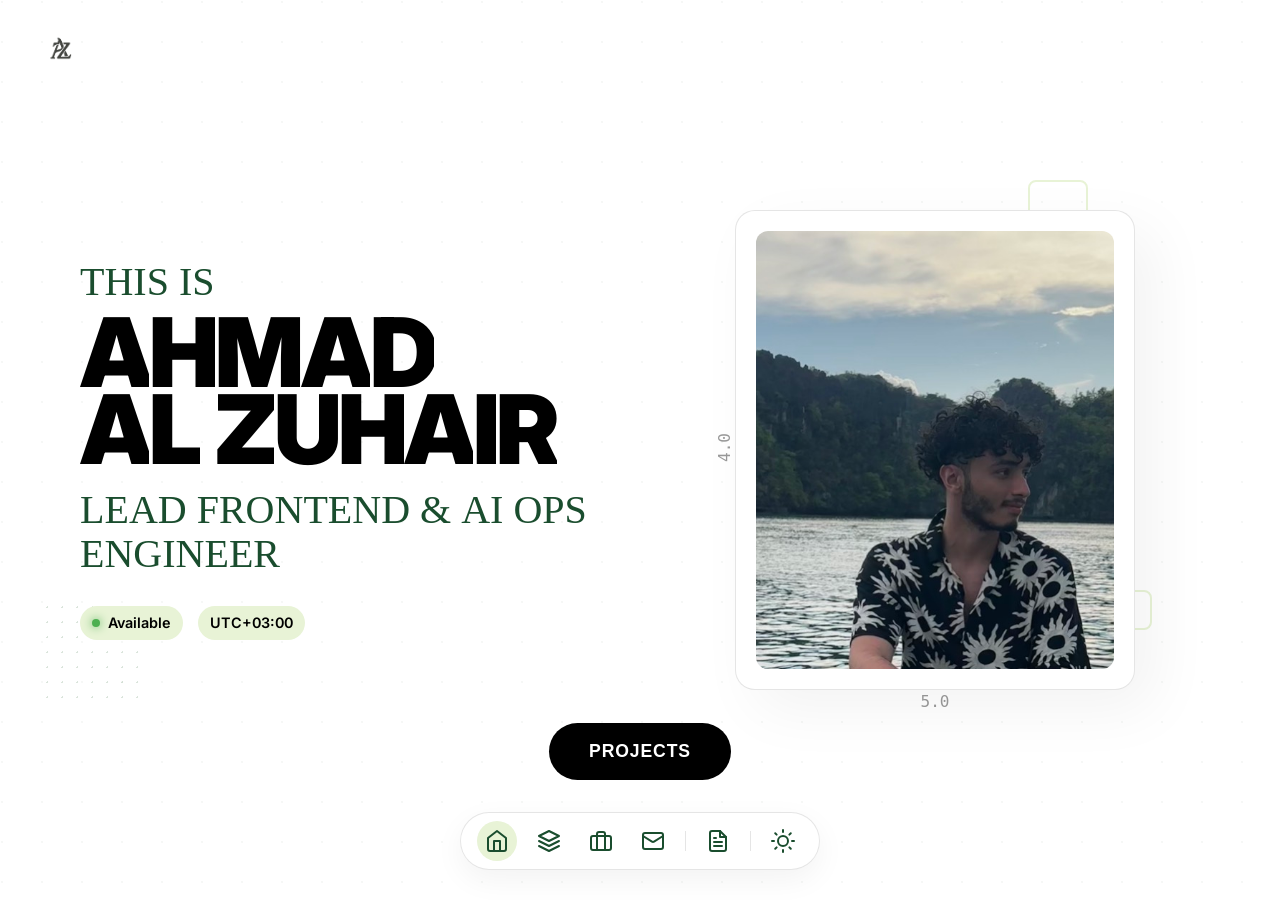
==== index.html @ 4089f05f "first commit" ====
<!DOCTYPE html>
<html lang="en">

<head>
    <meta charset="UTF-8">
    <meta name="viewport" content="width=device-width, initial-scale=1.0">
    <title>Ahmad AL Zuhair — Lead Frontend & AI Ops Engineer</title>
    <meta name="description"
        content="Portfolio of Ahmad AL Zuhair, Lead Frontend Developer and AI Ops Engineer specialized in React, AI models, and intuitive interfaces.">
    <link rel="preconnect" href="https://fonts.googleapis.com">
    <link rel="preconnect" href="https://fonts.gstatic.com" crossorigin>
    <link href="https://fonts.googleapis.com/css2?family=Inter:wght@400;700;900&family=Permanent+Marker&display=swap"
        rel="stylesheet">
    <link rel="stylesheet" href="css/style.css">

    <!-- Favicons -->
    <link id="favicon" rel="icon" type="image/png" href="assets/logos/whitemodelogotransparent.png">
    <link rel="apple-touch-icon" href="assets/logos/whitemodelogo.png">

    <!-- SEO / Social Meta Tags -->
    <meta property="og:title" content="Ahmad AL Zuhair — Lead Frontend & AI Ops Engineer">
    <meta property="og:description" content="Premium portfolio of a Lead Frontend Developer and AI Ops specialist.">
    <meta property="og:image" content="assets/logos/whitemodelogo.png">
    <meta property="og:type" content="website">
    <meta name="twitter:card" content="summary_large_image">
    <meta name="twitter:image" content="assets/logos/darkmodelogo.png">
</head>

<body>
    <!-- Transition Overlays -->
    <div id="transition-overlay" class="transition-overlay">
        <h1 id="transition-title"></h1>
    </div>
    <div id="theme-wipe" class="theme-wipe"></div>

    <!-- Navigation -->
    <nav class="navbar">
        <div class="nav-pill">
            <a href="#home" class="nav-item active" data-section="home" aria-label="Home">
                <svg xmlns="http://www.w3.org/2000/svg" width="24" height="24" viewBox="0 0 24 24" fill="none"
                    stroke="currentColor" stroke-width="2" stroke-linecap="round" stroke-linejoin="round">
                    <path d="m3 9 9-7 9 7v11a2 2 0 0 1-2 2H5a2 2 0 0 1-2-2z" />
                    <polyline points="9 22 9 12 15 12 15 22" />
                </svg>
                <span class="nav-label">Home</span>
            </a>
            <a href="#stack" class="nav-item" data-section="stack" aria-label="Stack">
                <svg xmlns="http://www.w3.org/2000/svg" width="24" height="24" viewBox="0 0 24 24" fill="none"
                    stroke="currentColor" stroke-width="2" stroke-linecap="round" stroke-linejoin="round">
                    <polygon points="12 2 2 7 12 12 22 7 12 2" />
                    <polyline points="2 17 12 22 22 17" />
                    <polyline points="2 12 12 17 22 12" />
                </svg>
                <span class="nav-label">Stack</span>
            </a>
            <a href="#projects" class="nav-item" data-section="projects" aria-label="Projects">
                <svg xmlns="http://www.w3.org/2000/svg" width="24" height="24" viewBox="0 0 24 24" fill="none"
                    stroke="currentColor" stroke-width="2" stroke-linecap="round" stroke-linejoin="round">
                    <rect width="20" height="14" x="2" y="7" rx="2" ry="2" />
                    <path d="M16 21V5a2 2 0 0 0-2-2h-4a2 2 0 0 0-2 2v16" />
                </svg>
                <span class="nav-label">Projects</span>
            </a>
            <a href="#contact" class="nav-item" data-section="contact" aria-label="Contact">
                <svg xmlns="http://www.w3.org/2000/svg" width="24" height="24" viewBox="0 0 24 24" fill="none"
                    stroke="currentColor" stroke-width="2" stroke-linecap="round" stroke-linejoin="round">
                    <rect width="20" height="16" x="2" y="4" rx="2" />
                    <path d="m22 7-8.97 5.7a1.94 1.94 0 0 1-2.06 0L2 7" />
                </svg>
                <span class="nav-label">Contact</span>
            </a>
            <div class="nav-separator"></div>
            <a href="#" class="nav-item" aria-label="Download CV">
                <svg xmlns="http://www.w3.org/2000/svg" width="24" height="24" viewBox="0 0 24 24" fill="none"
                    stroke="currentColor" stroke-width="2" stroke-linecap="round" stroke-linejoin="round">
                    <path d="M14 2H6a2 2 0 0 0-2 2v16a2 2 0 0 0 2 2h12a2 2 0 0 0 2-2V8z" />
                    <polyline points="14 2 14 8 20 8" />
                    <line x1="16" y1="13" x2="8" y2="13" />
                    <line x1="16" y1="17" x2="8" y2="17" />
                    <polyline points="10 9 9 9 8 9" />
                </svg>
                <span class="nav-label">CV</span>
            </a>
            <div class="nav-separator"></div>
            <button class="nav-item" id="theme-toggle" aria-label="Toggle Theme">
                <svg class="sun-icon" xmlns="http://www.w3.org/2000/svg" width="24" height="24" viewBox="0 0 24 24"
                    fill="none" stroke="currentColor" stroke-width="2" stroke-linecap="round" stroke-linejoin="round">
                    <circle cx="12" cy="12" r="5" />
                    <line x1="12" y1="1" x2="12" y2="3" />
                    <line x1="12" y1="21" x2="12" y2="23" />
                    <line x1="4.22" y1="4.22" x2="5.64" y2="5.64" />
                    <line x1="18.36" y1="18.36" x2="19.78" y2="19.78" />
                    <line x1="1" y1="12" x2="3" y2="12" />
                    <line x1="21" y1="12" x2="23" y2="12" />
                    <line x1="4.22" y1="19.78" x2="5.64" y2="18.36" />
                    <line x1="18.36" y1="5.64" x2="19.78" y2="4.22" />
                </svg>
                <svg class="moon-icon" xmlns="http://www.w3.org/2000/svg" width="24" height="24" viewBox="0 0 24 24"
                    fill="none" stroke="currentColor" stroke-width="2" stroke-linecap="round" stroke-linejoin="round">
                    <path d="M21 12.79A9 9 0 1 1 11.21 3 7 7 0 0 0 21 12.79z" />
                </svg>
                <span class="nav-label">Theme</span>
            </button>
        </div>
    </nav>

    <!-- Branding Mark -->
    <div class="site-branding">
        <img src="assets/logos/whitemodelogotransparent.png" alt="AL Zuhair Logo" class="brand-logo light-logo">
        <img src="assets/logos/darkmodelogotransparent.png" alt="AL Zuhair Logo" class="brand-logo dark-logo">
    </div>

    <main id="main-content">
        <!-- Section: Home -->
        <section id="home" class="section active">
            <div class="content hero">
                <div class="hero-text">
                    <p class="accent-text">THIS IS</p>
                    <h1 class="main-title">AHMAD<br>AL ZUHAIR</h1>
                    <p class="accent-text">LEAD FRONTEND &amp; AI OPS ENGINEER</p>

                    <div class="status-container reveal-up">
                        <span class="status-badge">
                            <span class="dot"></span> Available
                        </span>
                        <span class="location-badge">UTC+03:00</span>
                    </div>
                </div>

                <div class="hero-image-wrapper reveal-up">
                    <div class="image-container">
                        <img src="assets/ahmad.jpg" alt="Ahmad AL Zuhair" class="profile-img">
                        <div class="coord v-coord">4.0</div>
                        <div class="coord h-coord">5.0</div>
                    </div>
                </div>
            </div>

            <div class="scroll-hint reveal-up">
                <button id="next-section-btn" class="btn-scroll">
                    Projects
                </button>
            </div>

            <!-- Decorative Elements -->
            <div class="deco dots"></div>
            <div class="deco square sq-1"></div>
            <div class="deco square sq-2"></div>
        </section>

        <!-- Section: Stack -->
        <section id="stack" class="section">
            <div class="content">
                <h2 class="section-heading">Tech Stack</h2>
                <div class="stack-grid">
                    <!-- Web Core -->
                    <div class="stack-item reveal-up">
                        <div class="stack-icon"><img src="https://cdn.jsdelivr.net/npm/simple-icons@v10/icons/html5.svg" alt="HTML5"></div>
                        <span class="stack-name">HTML5</span>
                    </div>
                    <div class="stack-item reveal-up">
                        <div class="stack-icon"><img src="https://cdn.jsdelivr.net/npm/simple-icons@v10/icons/css3.svg" alt="CSS3"></div>
                        <span class="stack-name">CSS3</span>
                    </div>
                    <div class="stack-item reveal-up">
                        <div class="stack-icon"><img src="https://cdn.jsdelivr.net/npm/simple-icons@v10/icons/javascript.svg" alt="JS"></div>
                        <span class="stack-name">JavaScript</span>
                    </div>
                    <div class="stack-item reveal-up">
                        <div class="stack-icon"><img src="https://cdn.jsdelivr.net/npm/simple-icons@v10/icons/typescript.svg" alt="TS"></div>
                        <span class="stack-name">TypeScript</span>
                    </div>

                    <!-- Frameworks -->
                    <div class="stack-item reveal-up">
                        <div class="stack-icon"><img src="https://cdn.jsdelivr.net/npm/simple-icons@v10/icons/react.svg" alt="React"></div>
                        <span class="stack-name">React</span>
                    </div>
                    <div class="stack-item reveal-up">
                        <div class="stack-icon"><img src="https://cdn.jsdelivr.net/npm/simple-icons@v10/icons/react.svg" alt="React Native"></div>
                        <span class="stack-name">React Native</span>
                    </div>
                    <div class="stack-item reveal-up">
                        <div class="stack-icon"><img src="https://cdn.jsdelivr.net/npm/simple-icons@v10/icons/nextdotjs.svg" alt="Next.js"></div>
                        <span class="stack-name">Next.js</span>
                    </div>
                    <div class="stack-item reveal-up">
                        <div class="stack-icon"><img src="https://cdn.jsdelivr.net/npm/simple-icons@v10/icons/angular.svg" alt="Angular"></div>
                        <span class="stack-name">Angular</span>
                    </div>
                    <div class="stack-item reveal-up">
                        <div class="stack-icon"><img src="https://cdn.jsdelivr.net/npm/simple-icons@v10/icons/angularjs.svg" alt="AngularJS"></div>
                        <span class="stack-name">AngularJS</span>
                    </div>
                    <div class="stack-item reveal-up">
                        <div class="stack-icon"><img src="https://cdn.jsdelivr.net/npm/simple-icons@v10/icons/ionic.svg" alt="Ionic"></div>
                        <span class="stack-name">Ionic</span>
                    </div>

                    <!-- Languages -->
                    <div class="stack-item reveal-up">
                        <div class="stack-icon"><img src="https://cdn.jsdelivr.net/npm/simple-icons@v10/icons/python.svg" alt="Python"></div>
                        <span class="stack-name">Python</span>
                    </div>
                    <div class="stack-item reveal-up">
                        <div class="stack-icon"><img src="https://cdn.jsdelivr.net/npm/simple-icons@v10/icons/openjdk.svg" alt="Java"></div>
                        <span class="stack-name">Java</span>
                    </div>
                    <div class="stack-item reveal-up">
                        <div class="stack-icon"><img src="https://cdn.jsdelivr.net/npm/simple-icons@v10/icons/c.svg" alt="C"></div>
                        <span class="stack-name">C</span>
                    </div>
                    <div class="stack-item reveal-up">
                        <div class="stack-icon"><img src="https://cdn.jsdelivr.net/npm/simple-icons@v10/icons/csharp.svg" alt="C#"></div>
                        <span class="stack-name">C#</span>
                    </div>
                    <div class="stack-item reveal-up">
                        <div class="stack-icon"><img src="https://cdn.jsdelivr.net/npm/simple-icons@v10/icons/cplusplus.svg" alt="C++"></div>
                        <span class="stack-name">C++</span>
                    </div>
                    <div class="stack-item reveal-up">
                        <div class="stack-icon"><img src="https://cdn.jsdelivr.net/npm/simple-icons@v10/icons/rust.svg" alt="Rust"></div>
                        <span class="stack-name">Rust</span>
                    </div>
                    <div class="stack-item reveal-up">
                        <div class="stack-icon"><img src="https://cdn.jsdelivr.net/npm/simple-icons@v10/icons/swift.svg" alt="Swift"></div>
                        <span class="stack-name">Swift</span>
                    </div>

                    <!-- Backend & Systems -->
                    <div class="stack-item reveal-up">
                        <div class="stack-icon"><img src="https://cdn.jsdelivr.net/npm/simple-icons@v10/icons/django.svg" alt="Django"></div>
                        <span class="stack-name">Django</span>
                    </div>
                    <div class="stack-item reveal-up">
                        <div class="stack-icon"><img src="https://cdn.jsdelivr.net/npm/simple-icons@v10/icons/nestjs.svg" alt="NestJS"></div>
                        <span class="stack-name">NestJS</span>
                    </div>
                    <div class="stack-item reveal-up">
                        <div class="stack-icon"><img src="https://cdn.jsdelivr.net/npm/simple-icons@v10/icons/dotnet.svg" alt=".NET"></div>
                        <span class="stack-name">.NET</span>
                    </div>

                    <!-- DevOps & Cloud -->
                    <div class="stack-item reveal-up">
                        <div class="stack-icon"><img src="https://cdn.jsdelivr.net/npm/simple-icons@v10/icons/docker.svg" alt="Docker"></div>
                        <span class="stack-name">Docker</span>
                    </div>
                    <div class="stack-item reveal-up">
                        <div class="stack-icon"><img src="https://cdn.jsdelivr.net/npm/simple-icons@v10/icons/amazonaws.svg" alt="AWS"></div>
                        <span class="stack-name">AWS</span>
                    </div>
                    <div class="stack-item reveal-up">
                        <div class="stack-icon"><img src="https://cdn.jsdelivr.net/npm/simple-icons@v10/icons/googlecloud.svg" alt="GCP"></div>
                        <span class="stack-name">GCP</span>
                    </div>
                    <div class="stack-item reveal-up">
                        <div class="stack-icon"><img src="https://cdn.jsdelivr.net/npm/simple-icons@v10/icons/firebase.svg" alt="Firebase"></div>
                        <span class="stack-name">Firebase</span>
                    </div>
                    <div class="stack-item reveal-up">
                        <div class="stack-icon"><img src="https://cdn.jsdelivr.net/npm/simple-icons@v10/icons/git.svg" alt="Git"></div>
                        <span class="stack-name">Git</span>
                    </div>
                    <div class="stack-item reveal-up">
                        <div class="stack-icon"><img src="https://cdn.jsdelivr.net/npm/simple-icons@v10/icons/gnubash.svg" alt="Shell"></div>
                        <span class="stack-name">Shell</span>
                    </div>
                </div>
            </div>
            <!-- Decorative Elements -->
            <div class="deco dots"></div>
            <div class="deco square sq-stack-1"></div>
            <div class="deco square sq-stack-2"></div>
        </section>

        <section id="projects" class="section">
            <div class="content">
                <div class="section-hero">
                    <p class="accent-text">CHALLENGE &amp; IMPACT</p>
                    <h1 class="main-title">FEATURED ENGINEERING</h1>
                </div>
                
                <div class="projects-grid-wrapper">
                    <!-- Hero Project: Taalomy -->
                    <div class="taalomy-showcase card-gold">
                    <div class="taalomy-info">
                        <div class="project-tag">FEATURED WORK</div>
                        <h3>Taalomy</h3>
                        <p class="role-tag">Lead Full-Stack Engineer</p>
                        <p class="project-brief">
                            A comprehensive EdTech platform connecting institutions via a Dual-App Mobile Ecosystem. 
                            Redefining academic engagement through real-time data sync and institutional optimization.
                        </p>
                        <ul class="project-bullets">
                            <li>Dual-app ecosystem for Students and Lecturers built with React Native (Expo).</li>
                            <li>Real-time attendance tracking via WebSockets (Django Channels).</li>
                            <li>Integrated timetables and secure academic record management.</li>
                        </ul>
                        <div class="project-links">
                            <a href="https://taalomy.com" target="_blank" class="link-chip">Main Site</a>
                            <a href="https://student.taalomy.com" target="_blank" class="link-chip">Student Portal</a>
                            <a href="https://lecturer.taalomy.com" target="_blank" class="link-chip">Lecturer Portal</a>
                        </div>
                    </div>

                    <div class="taalomy-visual">
                        <div class="macbook-mockup">
                            <div class="macbook-screen">
                                <div class="slider-container" id="taalomy-slider">
                                    <img src="assets/Taalomy/english-professional.png" alt="Taalomy UI" class="slide active">
                                    <img src="assets/Taalomy/english-timetable.png" alt="Taalomy UI" class="slide">
                                    <img src="assets/Taalomy/english-wallet.png" alt="Taalomy UI" class="slide">
                                    <img src="assets/Taalomy/english-intakes.png" alt="Taalomy UI" class="slide">
                                </div>
                            </div>
                            <div class="macbook-base">
                                <div class="macbook-touchpad"></div>
                            </div>
                        </div>
                    </div>
                </div>

                <!-- Projects Grid -->
                <div class="projects-secondary-grid">
                    <div class="project-card card-forest">
                        <div class="card-header">
                            <span class="project-type">ECOSYSTEM</span>
                            <h3>Tareekna</h3>
                        </div>
                        <p class="card-brief">Lead Frontend for a ride-sharing powerhouse. Real-time tracking and fare estimation for User, Driver, and Admin apps.</p>
                        <div class="card-tech">React Native — Nest.js — PostgreSQL</div>
                    </div>

                    <div class="project-card card-earth">
                        <div class="card-header">
                            <span class="project-type">TELEMETRY</span>
                            <h3>Mazraty</h3>
                        </div>
                        <p class="card-brief">Remote farm monitoring system providing real-time telemetry and push notifications for agricultural optimization.</p>
                        <div class="card-tech">IoT Integration — React — Firebase</div>
                    </div>

                    <div class="project-card card-sky">
                        <div class="card-header">
                            <span class="project-type">CORPORATE</span>
                            <h3>SFD Official</h3>
                        </div>
                        <p class="card-brief">High-performance corporate site featuring deep theme customization and an integrated conversational AI assistant.</p>
                        <div class="card-tech">React — AI Ops — Tailwind</div>
                    </div>

                    <div class="project-card card-slate">
                        <div class="card-header">
                            <span class="project-type">INTELLIGENCE</span>
                            <h3>Mini-Agent Suite</h3>
                        </div>
                        <p class="card-brief">40+ specialized agents developed in TypeScript for social content, blogs, and narrative-to-image automation.</p>
                        <div class="card-tech">TypeScript — Llama 3.2 — GPT-4o</div>
                    </div>
                </div>
            </div>
            
            <!-- Decorative Elements -->
            <div class="deco dots"></div>
            <div class="deco square sq-projects-1"></div>
            <div class="deco square sq-projects-2"></div>
        </section>

        <!-- Section: Contact -->
        <section id="contact" class="section">
            <div class="content contact-layout">
                <div class="section-hero">
                    <p class="accent-text">OPPORTUNITIES &amp; COLLABS</p>
                    <h1 class="main-title">LET'S<br>CONNECT</h1>
                </div>

                <div class="contact-grid">
                    <!-- Contact Form -->
                    <div class="contact-form-card card-forest">
                        <form name="contact" method="POST" data-netlify="true" id="contact-form">
                            <div class="form-group reveal-up">
                                <label for="name">Name</label>
                                <input type="text" id="name" name="name" required placeholder="Ahmad AL Zuhair">
                            </div>
                            <div class="form-group reveal-up">
                                <label for="email">Email</label>
                                <input type="email" id="email" name="email" required placeholder="hello@example.com">
                            </div>
                            <div class="form-group reveal-up">
                                <label for="message">Message</label>
                                <textarea id="message" name="message" required placeholder="Let's build something exceptional..."></textarea>
                            </div>
                            <button type="submit" class="btn-send reveal-up">
                                <span>SEND MESSAGE</span>
                                <i class="icon-arrow">→</i>
                            </button>
                        </form>
                        <div id="form-success" class="success-message">
                            <i class="icon-check">✓</i>
                            <p>Message Sent Successfully!</p>
                        </div>
                    </div>

                    <!-- Social / Info Side -->
                    <div class="contact-info-side">
                        <div class="info-block reveal-up">
                            <h3>Direct Reach</h3>
                            <a href="mailto:ahmadyalzuhair@gmail.com" class="contact-link">ahmadyalzuhair@gmail.com</a>
                        </div>
                        
                        <div class="social-hub">
                            <h3 class="reveal-up">Connect &amp; Follow</h3>
                            <div class="social-grid">
                                <a href="https://linkedin.com/in/a-zuhair" target="_blank" class="social-chip card-sky reveal-up">
                                    <span>LinkedIn</span>
                                </a>
                                <a href="https://github.com/AYZuhair" target="_blank" class="social-chip card-slate reveal-up">
                                    <span>GitHub</span>
                                </a>
                                <a href="#" class="social-chip card-gold reveal-up">
                                    <span>AI Assistant</span>
                                </a>
                            </div>
                        </div>

                        <div class="location-stamp reveal-up">
                            <p>RIYADH, KSA</p>
                            <p class="time-stamp" id="local-time">00:00:00 GMT+3</p>
                        </div>
                    </div>
                </div>

                <!-- Decorative Elements -->
                <div class="deco dots"></div>
                <div class="deco square sq-contact-1"></div>
            </div>
        </section>
    </main>

    <script src="js/script.js"></script>
</body>

</html>
---- css/style.css ----
html {
    /* Default: Light Mode (Nature) */
    --bg-color: #FFFFFF;
    --text-color: #000000;
    --accent-primary: #1A4D2E; /* Forest Green */
    --accent-secondary: #4F6F52; /* Leaf Green */
    --accent-light: #E8F3D6; /* Very light nature green */
    --accent-muted: #86A789;
    --overlay-color: #1A4D2E;
    --nav-bg: rgba(255, 255, 255, 0.8);
    --nav-border: rgba(0, 0, 0, 0.1);
    --card-bg: #FFFFFF;
    --card-shadow: rgba(0,0,0,0.05);
    --icon-color: #1A4D2E;
    --dot-color: rgba(79, 111, 82, 0.05);

    --font-main: 'Inter', -apple-system, sans-serif;
    --font-accent: 'Permanent Marker', cursive;
}

html[data-theme='dark'] {
    /* Nature-Inspired Dark Mode (Deep Forest) */
    --bg-color: #0A0F0B; /* Deepest Forest */
    --text-color: #E8F3D6; /* Light Sage Tint */
    --accent-primary: #86A789; /* Softer Sage Green */
    --accent-secondary: #4F6F52; /* Deep Leaf Green */
    --accent-light: #1A241D; /* Deep Moss Shadow */
    --accent-muted: #4F6F52;
    --overlay-color: #1A241D;
    --nav-bg: rgba(10, 15, 11, 0.8);
    --nav-border: rgba(255, 255, 255, 0.1);
    --card-bg: #141C15;
    --card-shadow: rgba(0, 0, 0, 0.1);
    
    /* Nature Palette Expansion */
    --clr-forest: #2D4F36;
    --clr-earth: #8B4513;
    --clr-sky: #4682B4;
    --clr-gold: #B8860B;
    --clr-slate: #2F4F4F;
    
    --accent-primary: var(--clr-forest);
    --accent-secondary: var(--clr-earth);
    --accent-muted: #6B8E23;
    --icon-color: #E8F3D6;
    --dot-color: rgba(134, 167, 137, 0.05);
}

* {
    margin: 0;
    padding: 0;
    box-sizing: border-box;
}

body {
    font-family: var(--font-main);
    background-color: #FFFFFF; /* Hardcoded Default */
    background-image: 
        radial-gradient(circle at 2px 2px, rgba(79, 111, 82, 0.05) 1px, transparent 0);
    background-size: 40px 40px;
    color: #000000;
    overflow: hidden; /* Controlled by JS for transitions */
    line-height: 1.5;
    transition: background-color 0.5s ease, color 0.5s ease;
}

html[data-theme='dark'] body {
    background-color: #0A0F0B; /* Hardcoded Dark */
    background-image: 
        radial-gradient(circle at 2px 2px, rgba(134, 167, 137, 0.05) 1px, transparent 0);
    color: #E8F3D6;
}

/* Transitions Overlay */
.transition-overlay {
    position: fixed;
    top: 0;
    left: 0;
    width: 100%;
    height: 100%;
    background-color: var(--overlay-color);
    z-index: 9999;
    display: flex;
    align-items: center;
    justify-content: center;
    transform: translateY(100%);
    transition: transform 0.45s cubic-bezier(0.85, 0, 0.15, 1);
}

.transition-overlay.active {
    transform: translateY(0);
}

.transition-overlay h1 {
    font-family: var(--font-main);
    font-weight: 900;
    font-size: 15vw;
    color: white;
    text-transform: uppercase;
    letter-spacing: -0.05em;
    opacity: 0;
    transform: translateY(50px);
}

.transition-overlay.active h1 {
    animation: revealTitle 0.6s forwards 0.2s;
}

@keyframes revealTitle {
    to {
        opacity: 1;
        transform: translateY(0);
    }
}

/* Theme Wipe Overlay */
.theme-wipe {
    position: fixed;
    top: 0;
    left: 0;
    width: 100%;
    height: 100%;
    background-color: var(--bg-color);
    z-index: 9998;
    pointer-events: none;
    -webkit-clip-path: circle(0% at 90% 90%);
    clip-path: circle(0% at 90% 90%);
    -webkit-transition: -webkit-clip-path 0.8s cubic-bezier(0.65, 0, 0.35, 1);
    transition: clip-path 0.8s cubic-bezier(0.65, 0, 0.35, 1), -webkit-clip-path 0.8s cubic-bezier(0.65, 0, 0.35, 1);
}

.theme-wipe.active {
    -webkit-clip-path: circle(150% at 90% 90%);
    clip-path: circle(150% at 90% 90%);
}

/* Character Animations */
.char-container {
    display: inline-block;
    overflow: hidden;
    vertical-align: bottom;
}

.char {
    display: inline-block;
    transform: translateY(110%);
    opacity: 0;
    transition: transform 0.8s cubic-bezier(0.16, 1, 0.3, 1), 
                opacity 0.8s cubic-bezier(0.16, 1, 0.3, 1);
    transition-delay: calc(var(--char-index) * 0.02s);
}

.section.animate .char {
    transform: translateY(0);
    opacity: 1;
}

/* Global Reveal Animation for Elements */
.reveal-up {
    opacity: 0;
    transform: translateY(30px);
    transition: transform 1s cubic-bezier(0.16, 1, 0.3, 1), 
                opacity 1s cubic-bezier(0.16, 1, 0.3, 1);
}

.section.animate .reveal-up {
    opacity: 1;
    transform: translateY(0);
}

/* Staggered delays for specific elements */
.section.animate .hero-text .status-container { transition-delay: 0.4s; }
.section.animate .hero-image-wrapper { transition-delay: 0.2s; }
.section.animate .scroll-hint { transition-delay: 0.8s; }
.section.animate .stack-category:nth-child(1) { transition-delay: 0.2s; }
.section.animate .stack-category:nth-child(2) { transition-delay: 0.3s; }
.section.animate .stack-category:nth-child(3) { transition-delay: 0.4s; }
.section.animate .project-item { transition-delay: 0.3s; }

/* Adjusting headings for character wrapper */
.main-title, .accent-text, .section-heading {
    white-space: pre-wrap;
}

/* Idle Animations */
@keyframes idlePulse {
    0%, 100% { transform: scale(1); opacity: 0.8; box-shadow: 0 0 10px #4CAF50; }
    50% { transform: scale(1.3); opacity: 1; box-shadow: 0 0 20px #4CAF50; }
}

@keyframes idleHero {
    0%, 100% { transform: translateY(0) rotate(0deg); }
    50% { transform: translateY(-15px) rotate(0.5deg); }
}

@keyframes idleFloat {
    0%, 100% { transform: translateY(0); }
    50% { transform: translateY(-20px); }
}

@keyframes idleRotate {
    0% { transform: rotate(0deg); }
    100% { transform: rotate(360deg); }
}

@keyframes idleDrift {
    0%, 100% { transform: translate(0, 0); }
    33% { transform: translate(15px, -10px); }
    66% { transform: translate(-10px, 15px); }
}

@keyframes typographyBreathe {
    0%, 100% { transform: scale(1); }
    50% { transform: scale(1.005); }
}

/* Applying Idle Animations */
.main-title, .section-heading {
    animation: typographyBreathe 10s ease-in-out infinite;
}

.status-badge .dot {
    animation: idlePulse 3s ease-in-out infinite;
}

.image-container {
    animation: idleHero 8s ease-in-out infinite;
}

.deco.dots {
    animation: idleDrift 15s ease-in-out infinite;
}

.deco.square.sq-1 {
    animation: idleFloat 10s ease-in-out infinite, idleRotate 40s linear infinite;
}

.deco.square.sq-2 {
    animation: idleFloat 14s ease-in-out infinite reverse, idleRotate 60s linear infinite reverse;
}

/* Navbar */
.navbar {
    position: fixed;
    bottom: 30px;
    left: 50%;
    transform: translateX(-50%);
    z-index: 1000;
}

.nav-pill {
    background: var(--nav-bg);
    backdrop-filter: blur(10px);
    border: 1px solid var(--nav-border);
    padding: 8px 16px;
    border-radius: 40px;
    display: flex;
    align-items: center;
    gap: 12px;
    box-shadow: 0 10px 30px rgba(0,0,0,0.05);
}

.nav-item {
    color: rgba(0,0,0,0.5);
    padding: 8px;
    border-radius: 50%;
    transition: all 0.3s ease;
    display: flex;
    align-items: center;
    justify-content: center;
    text-decoration: none;
    position: relative; /* For tooltip positioning */
}

/* Tooltip Label */
.nav-label {
    position: absolute;
    bottom: calc(100% + 15px);
    left: 50%;
    transform: translateX(-50%) translateY(10px);
    background: rgba(255, 255, 255, 0.9);
    backdrop-filter: blur(8px);
    padding: 6px 12px;
    border-radius: 12px;
    border: 1px solid var(--nav-border);
    font-size: 0.75rem;
    font-weight: 700;
    color: var(--accent-primary);
    text-transform: uppercase;
    letter-spacing: 0.05em;
    white-space: nowrap;
    opacity: 0;
    pointer-events: none;
    transition: all 0.4s cubic-bezier(0.34, 1.56, 0.64, 1);
    box-shadow: 0 5px 15px rgba(0,0,0,0.05);
}

.nav-label::after {
    content: '';
    position: absolute;
    top: 100%;
    left: 50%;
    transform: translateX(-50%);
    border: 6px solid transparent;
    border-top-color: rgba(255, 255, 255, 0.9);
}

.nav-item:hover .nav-label {
    opacity: 1;
    transform: translateX(-50%) translateY(0);
}

/* Theme Icons visibility */
#theme-toggle .moon-icon, 
[data-theme='dark'] #theme-toggle .sun-icon {
    display: none;
}

[data-theme='dark'] #theme-toggle .moon-icon {
    display: block;
}

/* Theme Toggle Specifics */
#theme-toggle {
    background: none;
    border: none;
    cursor: pointer;
    font-family: inherit;
    transition: transform 0.4s cubic-bezier(0.34, 1.56, 0.64, 1);
}

#theme-toggle:active {
    transform: scale(0.8) rotate(15deg);
}

#theme-toggle .sun-icon, #theme-toggle .moon-icon {
    transition: transform 0.5s cubic-bezier(0.16, 1, 0.3, 1);
}

[data-theme='dark'] #theme-toggle .moon-icon {
    transform: rotate(-15deg);
}

.nav-item:hover, .nav-item.active {
    color: var(--accent-primary);
    background: var(--accent-light);
}

/* Ensure all icons use the target color */
.nav-item svg {
    color: var(--icon-color);
    transition: color 0.3s ease;
}

.nav-separator {
    width: 1px;
    height: 20px;
    background: var(--nav-border);
}

/* Sections */
.section {
    position: absolute;
    top: 0;
    left: 0;
    width: 100%;
    height: 100vh;
    display: flex;
    justify-content: center;
    opacity: 0;
    visibility: hidden;
    transition: opacity 0.4s ease;
    overflow-y: auto; /* Enable scrolling */
    -webkit-overflow-scrolling: touch;
}

.section.active {
    opacity: 1;
    visibility: visible;
}

.content {
    width: 100%;
    max-width: 1200px;
    padding: 120px 40px; /* Space for scrolling at top/bottom */
    position: relative;
    box-sizing: border-box;
}

/* Hero Section */
.hero {
    display: grid;
    grid-template-columns: 1fr 1fr;
    align-items: center;
    gap: 60px;
}

.accent-text {
    font-family: var(--font-accent);
    font-size: 2.5rem;
    color: var(--accent-primary);
    line-height: 1.1;
    margin-bottom: 10px;
}

.main-title {
    font-size: 6rem;
    font-weight: 900;
    line-height: 0.8;
    margin-bottom: 20px;
    letter-spacing: -0.04em;
    text-transform: uppercase;
}

.status-container {
    display: flex;
    gap: 15px;
    margin-top: 30px;
}

.status-badge, .location-badge {
    background: var(--accent-light);
    padding: 6px 12px;
    border-radius: 20px;
    font-weight: 600;
    font-size: 0.9rem;
    display: flex;
    align-items: center;
    gap: 8px;
}

.status-badge .dot {
    width: 8px;
    height: 8px;
    background: #4CAF50;
    border-radius: 50%;
    box-shadow: 0 0 10px #4CAF50;
}

/* Hero Image */
.hero-image-wrapper {
    display: flex;
    justify-content: center;
}

.image-container {
    position: relative;
    width: 400px;
    height: 480px;
    border: 1px solid var(--nav-border);
    padding: 20px;
    background: var(--card-bg);
    box-shadow: 20px 20px 60px var(--card-shadow);
    border-radius: 20px; /* Added rounded edges to container */
}

.profile-img {
    width: 100%;
    height: 100%;
    object-fit: cover;
    border-radius: 12px; /* Added rounded edges to image */
    transition: transform 0.5s ease;
}

.image-container:hover .profile-img {
    transform: scale(1.02);
}

.coord {
    position: absolute;
    font-family: monospace;
    font-size: 1rem;
    color: rgba(0,0,0,0.4);
}

.v-coord {
    left: -25px;
    top: 50%;
    transform: rotate(-90deg) translateX(50%);
}

.h-coord {
    bottom: -25px;
    left: 50%;
    transform: translateX(-50%);
}

/* Scroll Hint */
.scroll-hint {
    position: absolute;
    bottom: 120px;
    left: 0;
    width: 100%;
    display: flex;
    justify-content: center;
    pointer-events: none;
    z-index: 10;
}

.btn-scroll {
    pointer-events: auto;
    background: black;
    color: white;
    border: none;
    padding: 18px 40px;
    border-radius: 40px;
    font-size: 1.1rem;
    font-weight: 700;
    text-transform: uppercase;
    letter-spacing: 0.05em;
    cursor: pointer;
    display: flex;
    align-items: center;
    gap: 10px;
    transition: transform 0.3s ease;
}

.btn-scroll:hover {
    transform: scale(1.05);
}

/* Decorative */
.deco {
    position: absolute;
    pointer-events: none;
    z-index: -1;
}

.dots {
    width: 100px;
    height: 100px;
    background-image: radial-gradient(var(--accent-muted) 1px, transparent 1px);
    background-size: 15px 15px;
    left: 40px;
    bottom: 200px;
    opacity: 0.3;
}

.square {
    border: 2px solid var(--accent-light);
    border-radius: 8px;
}

.sq-1 {
    width: 60px;
    height: 60px;
    right: 15%;
    top: 20%;
}

.sq-2 {
    width: 40px;
    height: 40px;
    right: 10%;
    bottom: 30%;
}

/* Section Headings */
.section-heading {
    font-size: 5rem;
    font-weight: 900;
    margin-bottom: 40px;
    letter-spacing: -0.04em;
    color: var(--accent-primary);
}

/* Projects Robust Fix */
.projects-grid-wrapper {
    display: flex;
    flex-direction: column;
    gap: 60px;
    padding: 20px 0 100px;
    overflow-y: visible; /* Let the section handle scrolling if needed */
}

.section-hero {
    margin-bottom: 50px;
}

.section-hero .main-title {
    font-size: 5rem;
    line-height: 0.8;
}

.taalomy-showcase {
    display: grid;
    grid-template-columns: 1.1fr 1fr;
    gap: 50px;
    background: var(--card-bg);
    backdrop-filter: blur(20px);
    border: 1px dashed var(--dot-color);
    padding: 60px;
    border-radius: 40px;
    position: relative;
    color: var(--text-color);
    box-shadow: 0 15px 50px rgba(0,0,0,0.03);
}

.taalomy-showcase::after {
    content: "";
    position: absolute;
    top: 0;
    left: 0;
    width: 100%;
    height: 100%;
    background-image: radial-gradient(circle at 1px 1px, var(--dot-color) 1px, transparent 0);
    background-size: 20px 20px;
    z-index: -1;
    opacity: 0.5;
}

.taalomy-info h3 { font-size: 3.5rem; margin-bottom: 5px; color: var(--text-color); }
.project-tag { color: var(--accent-primary); font-size: 0.8rem; letter-spacing: 0.3em; margin-bottom: 15px; font-weight: 700; }
.role-tag { font-family: var(--font-accent); color: var(--accent-secondary); margin-bottom: 25px; font-size: 1.1rem; }
.project-brief { font-size: 1.15rem; line-height: 1.6; opacity: 0.8; margin-bottom: 30px; letter-spacing: -0.01em; }

.project-bullets { list-style: none; margin-bottom: 40px; }
.project-bullets li { position: relative; padding-left: 30px; margin-bottom: 15px; font-size: 1rem; opacity: 0.7; line-height: 1.4; }
.project-bullets li::before { content: "⊡"; position: absolute; left: 0; color: var(--accent-primary); font-size: 1.2rem; top: -2px; }

.project-links { display: flex; gap: 15px; flex-wrap: wrap; }
.link-chip {
    padding: 12px 24px;
    background: var(--accent-primary);
    border: 1px solid var(--accent-primary);
    border-radius: 30px;
    font-size: 0.85rem;
    font-weight: 700;
    color: #FFFFFF; /* High contrast white on solid color */
    text-decoration: none;
    transition: all 0.3s cubic-bezier(0.16, 1, 0.3, 1);
    box-shadow: 0 4px 15px rgba(0,0,0,0.1);
}
.link-chip:hover { 
    filter: brightness(1.2);
    transform: translateY(-3px); 
    box-shadow: 0 8px 20px rgba(0,0,0,0.15);
}

/* Dark mode override for chips */
html[data-theme='dark'] .link-chip {
    background: var(--nav-bg);
    border-color: var(--dot-color);
    color: var(--text-color);
}
html[data-theme='dark'] .link-chip:hover {
    border-color: var(--accent-primary);
    background: rgba(var(--accent-primary-rgb), 0.1);
}

/* MacBook Mockup */
.taalomy-visual { display: flex; justify-content: center; align-items: center; margin-top: 20px; }
.macbook-mockup {
    width: 500px;
    position: relative;
    z-index: 10;
}
.macbook-screen {
    width: 100%;
    aspect-ratio: 16/10;
    background: #000;
    border-radius: 20px 20px 0 0;
    padding: 10px;
    border: 10px solid #1a1a1a;
    border-bottom: none;
    position: relative;
    overflow: hidden;
}
.macbook-base {
    width: 120%;
    height: 15px;
    background: #2a2a2a;
    margin-left: -10%;
    border-radius: 0 0 15px 15px;
    position: relative;
    border-bottom: 4px solid #111;
}
.macbook-touchpad {
    width: 25%;
    height: 3px;
    background: #111;
    position: absolute;
    left: 50%;
    top: 0;
    transform: translateX(-50%);
    border-radius: 0 0 5px 5px;
}

.slide {
    position: absolute;
    top: 0;
    left: 0;
    width: 100%;
    height: 100%;
    object-fit: contain; /* Center the mobile screenshots in the wide laptop screen */
    background: #000;
    opacity: 0;
    transition: opacity 0.8s ease-in-out;
}
.slide.active { opacity: 1; }

/* Secondary Grid */
.projects-secondary-grid {
    display: grid;
    grid-template-columns: repeat(2, 1fr);
    gap: 30px;
}

/* Card Color Variations */
.card-gold { --card-accent: var(--clr-gold); }
.card-forest { --card-accent: var(--clr-forest); }
.card-earth { --card-accent: var(--clr-earth); }
.card-sky { --card-accent: var(--clr-sky); }
.card-slate { --card-accent: var(--clr-slate); }

.project-card, .taalomy-showcase {
    background: var(--card-bg);
    border: 1px dashed var(--dot-color);
    border-radius: 40px; /* Standardized for a premium look */
    transition: all 0.3s ease;
    padding: 50px;
    position: relative;
    overflow: hidden;
}

/* Apply accents to specific cards */
.card-gold, .card-forest, .card-earth, .card-sky, .card-slate {
    box-shadow: 0 10px 40px rgba(0,0,0,0.02);
}

/* Use pseudo-element for the accent bar to keep corners rounded */
.card-gold::before, .card-forest::before, .card-earth::before, .card-sky::before, .card-slate::before {
    content: "";
    position: absolute;
    left: 0;
    top: 20%;
    height: 60%;
    width: 4px;
    background: var(--card-accent);
    border-radius: 0 4px 4px 0;
}

.project-card:hover, .taalomy-showcase:hover {
    border-color: var(--card-accent);
    transform: translateY(-5px);
    box-shadow: 0 20px 50px rgba(0,0,0,0.08);
}

.project-card:hover .project-type, .taalomy-showcase:hover .project-tag {
    color: var(--card-accent);
}

.project-type { font-size: 0.7rem; letter-spacing: 0.2em; color: var(--accent-muted); margin-bottom: 10px; display: block; }
.project-card h3 { font-size: 1.8rem; margin-bottom: 15px; }
.card-brief { font-size: 0.9rem; opacity: 0.6; line-height: 1.6; margin-bottom: 25px; min-height: 3.2em; }
.card-tech { font-family: var(--font-accent); font-size: 0.75rem; color: var(--accent-secondary); border-top: 1px solid rgba(255,255,255,0.05); padding-top: 20px; }

/* Mobile Projects */
@media (max-width: 1024px) {
    .taalomy-showcase { grid-template-columns: 1fr; padding: 40px; }
    .taalomy-visual { order: -1; }
    .projects-secondary-grid { grid-template-columns: 1fr; }
}

/* Blueprint Tech Stack Grid */
.stack-grid {
    display: grid;
    grid-template-columns: repeat(auto-fill, minmax(130px, 1fr));
    gap: 0;
    border-top: 1px dashed var(--nav-border);
    border-left: 1px dashed var(--nav-border);
    margin-top: 40px;
}

.stack-item {
    position: relative;
    aspect-ratio: 1;
    display: flex;
    flex-direction: column;
    align-items: center;
    justify-content: center;
    padding: 20px;
    border-right: 1px dashed var(--nav-border);
    border-bottom: 1px dashed var(--nav-border);
    background: transparent;
    transition: all 0.5s cubic-bezier(0.16, 1, 0.3, 1);
    cursor: default;
}

.stack-item::before, .stack-item::after {
    content: '';
    position: absolute;
    width: 6px;
    height: 6px;
    border: 1px solid var(--accent-muted);
    opacity: 0.3;
}

.stack-item::before { top: 0; left: 0; border-right: 0; border-bottom: 0; }
.stack-item::after { bottom: 0; right: 0; border-left: 0; border-top: 0; }

.stack-item:hover {
    background: var(--accent-light);
    transform: scale(0.98);
}

.stack-item:hover .stack-icon {
    transform: translateY(-5px);
    opacity: 1;
}

.stack-icon {
    width: 48px;
    height: 48px;
    margin-bottom: 12px;
    opacity: 0.7;
    transition: all 0.4s cubic-bezier(0.34, 1.56, 0.64, 1);
    color: var(--accent-primary);
}

.stack-icon img {
    width: 100%;
    height: 100%;
    filter: brightness(0) saturate(100%) invert(20%) sepia(40%) saturate(800%) hue-rotate(90deg) brightness(80%) contrast(90%);
}

[data-theme='dark'] .stack-icon img {
    filter: brightness(0) saturate(100%) invert(80%) sepia(20%) saturate(300%) hue-rotate(90deg) brightness(100%) contrast(90%);
}

.stack-name {
    font-size: 0.75rem;
    font-weight: 700;
    text-transform: uppercase;
    letter-spacing: 0.05em;
    color: var(--accent-primary);
    opacity: 0.6;
    transition: opacity 0.3s ease;
}

.stack-item:hover .stack-name {
    opacity: 1;
}

/* Section Decorative Positioning */
/* Stack */
.sq-stack-1 { top: 10%; right: 5%; width: 120px; height: 120px; animation: idleRotate 15s infinite linear; border-color: var(--accent-muted); }
.sq-stack-2 { bottom: 15%; left: 10%; width: 80px; height: 80px; animation: idleFloat 12s infinite ease-in-out; opacity: 0.1; }

/* Projects */
.sq-projects-1 { top: 20%; left: -50px; width: 250px; height: 250px; animation: idleRotate 30s infinite linear; opacity: 0.05; border-radius: 50px; }
.sq-projects-2 { bottom: 10%; right: 10%; width: 150px; height: 150px; animation: idleDrift 20s infinite ease-in-out; border-color: var(--accent-secondary); }

/* Contact */
.sq-contact-1 { top: 40%; right: 15%; width: 100px; height: 100px; animation: idleFloat 8s infinite ease-in-out; border-color: var(--accent-primary); }

/* Mobile Polish & Hardening */
@media (max-width: 768px) {
    .section { padding: 40px 20px; }
    .main-title { font-size: 3.2rem; line-height: 1.1; margin-bottom: 10px; }
    .accent-text { font-size: 0.8rem; letter-spacing: 0.2em; }
    
    .hero { gap: 40px; }
    .image-container { width: 260px; height: 320px; }
    
    /* Shrink decos on mobile so they don't block content */
    .deco.square {
        transform: scale(0.6);
        opacity: 0.1 !important;
        pointer-events: none;
    }
    
    .sq-projects-1 { left: -100px; }
    .sq-stack-1 { top: 5%; right: 2%; }
    
    .stack-grid {
        grid-template-columns: repeat(3, 1fr);
        margin-top: 20px;
    }

    .nav-pill {
        padding: 8px 15px;
        gap: 15px;
    }
    
    .nav-label { display: none; } /* Icons only on mobile nav for space */
    
    .project-item { padding: 25px; }
    .project-item h3 { font-size: 1.5rem; }
}

/* Branding Mark */
.site-branding {
    position: fixed;
    top: 30px;
    left: 40px;
    z-index: 1000;
    pointer-events: none;
    opacity: 0.8;
    transition: opacity 0.3s ease;
}

.brand-logo {
    height: 40px;
    width: auto;
    display: none;
}

/* Theme Swapping for Logo */
html[data-theme='light'] .light-logo { display: block; }
html[data-theme='dark'] .dark-logo { display: block; }

@media (max-width: 480px) {
    .site-branding { top: 15px; left: 15px; }
    .brand-logo { height: 28px; }
    .main-title { font-size: 2.8rem; }
    .stack-grid { grid-template-columns: repeat(2, 1fr); }
    .section-heading { font-size: 2.5rem; }
}

/* Contact Overhaul */
.contact-layout {
    display: flex;
    flex-direction: column;
    gap: 50px;
    padding-top: 100px;
    padding-bottom: 50px;
}

.contact-grid {
    display: grid;
    grid-template-columns: 1.2fr 1fr;
    gap: 80px;
    align-items: start;
}

.contact-form-card {
    background: var(--card-bg);
    border: 1px dashed var(--dot-color);
    border-radius: 40px;
    padding: 60px;
    position: relative;
    overflow: hidden;
}

.form-group {
    margin-bottom: 35px;
}

.form-group label {
    display: block;
    font-size: 0.75rem;
    letter-spacing: 0.2em;
    color: var(--accent-primary);
    margin-bottom: 12px;
    font-weight: 700;
    text-transform: uppercase;
}

.form-group input, .form-group textarea {
    width: 100%;
    background: transparent;
    border: none;
    border-bottom: 1px dashed var(--dot-color);
    padding: 12px 0;
    color: var(--text-color);
    font-size: 1.1rem;
    font-family: inherit;
    transition: border-color 0.3s ease;
}

.form-group textarea {
    height: 120px;
    resize: none;
}

.form-group input:focus, .form-group textarea:focus {
    outline: none;
    border-color: var(--accent-primary);
}

.btn-send {
    width: 100%;
    padding: 20px;
    background: var(--accent-primary);
    border: none;
    border-radius: 20px;
    color: #FFF;
    font-weight: 700;
    letter-spacing: 0.1em;
    display: flex;
    justify-content: center;
    align-items: center;
    gap: 15px;
    cursor: pointer;
    transition: all 0.3s cubic-bezier(0.16, 1, 0.3, 1);
}

.btn-send:hover {
    filter: brightness(1.2);
    transform: translateY(-5px);
    box-shadow: 0 20px 40px rgba(0,0,0,0.15);
}

.success-message {
    position: absolute;
    top: 0;
    left: 0;
    width: 100%;
    height: 100%;
    background: var(--card-bg);
    display: flex;
    flex-direction: column;
    justify-content: center;
    align-items: center;
    gap: 20px;
    opacity: 0;
    visibility: hidden;
    transition: all 0.5s ease;
    z-index: 10;
}

.success-message.active {
    opacity: 1;
    visibility: visible;
}

.success-message i {
    font-size: 3rem;
    color: #4BB543;
}

/* Info Side */
.contact-info-side {
    display: flex;
    flex-direction: column;
    gap: 60px;
    padding-top: 20px;
}

.info-block h3, .social-hub h3 {
    font-size: 0.8rem;
    letter-spacing: 0.3em;
    color: var(--accent-muted);
    margin-bottom: 20px;
}

.contact-link {
    font-size: 1.8rem;
    font-weight: 700;
    color: var(--text-color);
    text-decoration: none;
    border-bottom: 1px solid transparent;
    transition: all 0.3s ease;
}

.contact-link:hover {
    color: var(--accent-primary);
    border-color: var(--accent-primary);
}

.social-grid {
    display: flex;
    flex-wrap: wrap;
    gap: 15px;
}

.social-chip {
    padding: 15px 30px;
    border-radius: 20px;
    text-decoration: none;
    font-weight: 700;
    transition: all 0.3s cubic-bezier(0.16, 1, 0.3, 1);
    background: var(--card-bg);
    border: 1px dashed var(--dot-color);
    color: var(--card-accent);
}

.social-chip:hover {
    transform: translateY(-5px);
    border-color: var(--card-accent);
    background: rgba(var(--card-accent-rgb), 0.05);
    box-shadow: 0 10px 30px rgba(0,0,0,0.05);
}

.location-stamp {
    font-family: var(--font-accent);
    opacity: 0.6;
    font-size: 0.9rem;
    line-height: 1.8;
}

.time-stamp {
    font-family: 'Courier New', Courier, monospace;
    font-size: 0.75rem;
    letter-spacing: 0.1em;
}

/* Mobile Contact */
@media (max-width: 1024px) {
    .contact-grid { grid-template-columns: 1fr; gap: 40px; }
    .contact-layout { padding-top: 140px; }
    .contact-form-card { padding: 40px; }
    .contact-link { font-size: 1.4rem; }
}

/* Contact Light Theme Hardening */
html[data-theme='light'] .contact-form-card {
    background: #FFFFFF;
    box-shadow: 0 30px 60px rgba(0,0,0,0.05);
    border: 1px solid rgba(0,0,0,0.05);
}

html[data-theme='light'] .form-group input, 
html[data-theme='light'] .form-group textarea {
    border-bottom: 2px dashed rgba(0,0,0,0.1);
    color: var(--text-color);
}

html[data-theme='light'] .form-group input::placeholder,
html[data-theme='light'] .form-group textarea::placeholder {
    color: rgba(0,0,0,0.3);
}

html[data-theme='light'] .social-chip {
    background: #FFFFFF;
    box-shadow: 0 4px 15px rgba(0,0,0,0.05);
    border: 1px solid rgba(0,0,0,0.05);
}

html[data-theme='light'] .social-chip:hover {
    background: rgba(var(--card-accent-rgb), 0.05);
    box-shadow: 0 10px 25px rgba(0,0,0,0.1);
}

html[data-theme='light'] .sq-contact-1 {
    opacity: 0.05;
    z-index: -1;
}
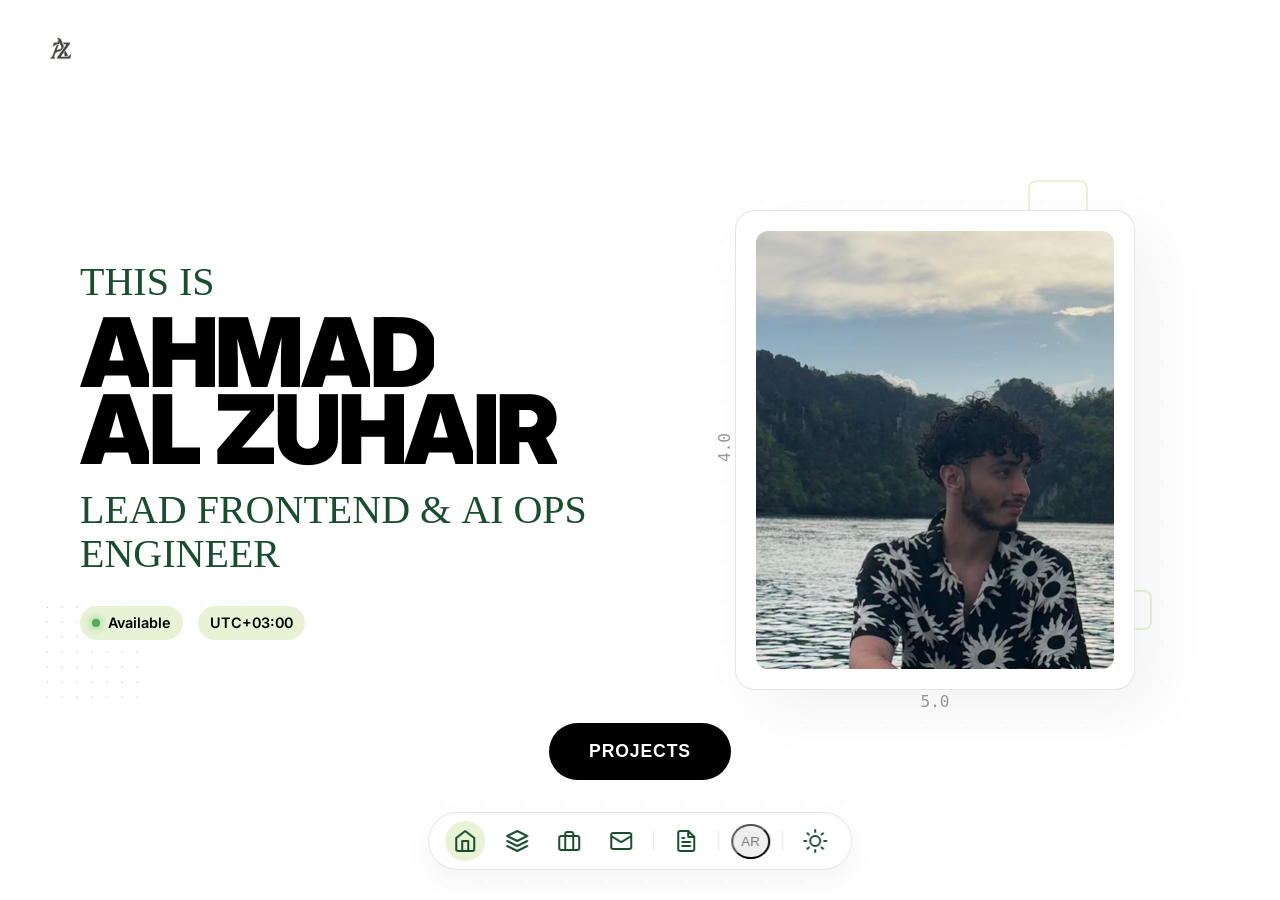
==== commit f6ebb44a: "feat: implement multi-language support with RTL layout and dynamic content localization" ====
--- a/index.html
+++ b/index.html
@@ -3,27 +3,61 @@
 
 <head>
     <meta charset="UTF-8">
-    <meta name="viewport" content="width=device-width, initial-scale=1.0">
-    <title>Ahmad AL Zuhair — Lead Frontend & AI Ops Engineer</title>
-    <meta name="description"
-        content="Portfolio of Ahmad AL Zuhair, Lead Frontend Developer and AI Ops Engineer specialized in React, AI models, and intuitive interfaces.">
+    <meta name="viewport" content="width=device-width, initial-scale=1.0, viewport-fit=cover">
+    <meta name="theme-color" id="meta-theme-color" content="#FFFFFF">
+    <meta name="apple-mobile-web-app-status-bar-style" content="black-translucent">
+    <title>Ahmad AL Zuhair — Lead Frontend &amp; AI Ops Engineer</title>
+    
+    <!-- Primary Meta Tags -->
+    <meta name="title" content="Ahmad AL Zuhair — Lead Frontend &amp; AI Ops Engineer">
+    <meta name="description" content="Portfolio of Ahmad AL Zuhair, Lead Frontend Developer and AI Ops Engineer specialized in React, AI models, and intuitive interfaces.">
+    <meta name="keywords" content="Ahmad AL Zuhair, Frontend Developer, AI Ops Engineer, React Developer, Full Stack Engineer, AI Models, Riyadh Developer, Portfolio">
+    <meta name="author" content="Ahmad AL Zuhair">
+    <meta name="robots" content="index, follow">
+    <meta name="language" content="English">
+    
+    <link rel="canonical" href="https://ahmad-al-zuhair.netlify.app/">
+
+    <!-- Fonts -->
     <link rel="preconnect" href="https://fonts.googleapis.com">
     <link rel="preconnect" href="https://fonts.gstatic.com" crossorigin>
-    <link href="https://fonts.googleapis.com/css2?family=Inter:wght@400;700;900&family=Permanent+Marker&display=swap"
-        rel="stylesheet">
+    <link href="https://fonts.googleapis.com/css2?family=Inter:wght@400;700;900&family=Permanent+Marker&family=IBM+Plex+Sans+Arabic:wght@400;700&display=swap" rel="stylesheet">
     <link rel="stylesheet" href="css/style.css">
 
     <!-- Favicons -->
     <link id="favicon" rel="icon" type="image/png" href="assets/logos/whitemodelogotransparent.png">
     <link rel="apple-touch-icon" href="assets/logos/whitemodelogo.png">
 
-    <!-- SEO / Social Meta Tags -->
-    <meta property="og:title" content="Ahmad AL Zuhair — Lead Frontend & AI Ops Engineer">
-    <meta property="og:description" content="Premium portfolio of a Lead Frontend Developer and AI Ops specialist.">
-    <meta property="og:image" content="assets/logos/whitemodelogo.png">
+    <!-- Open Graph / Facebook -->
     <meta property="og:type" content="website">
-    <meta name="twitter:card" content="summary_large_image">
-    <meta name="twitter:image" content="assets/logos/darkmodelogo.png">
+    <meta property="og:url" content="https://ahmad-al-zuhair.netlify.app/">
+    <meta property="og:title" content="Ahmad AL Zuhair — Lead Frontend &amp; AI Ops Engineer">
+    <meta property="og:description" content="Premium portfolio of a Lead Frontend Developer and AI Ops specialist. Connecting advanced UI/UX with AI.">
+    <meta property="og:image" content="https://ahmad-al-zuhair.netlify.app/assets/logos/whitemodelogo.png">
+    <meta property="og:site_name" content="Ahmad AL Zuhair Portfolio">
+
+    <!-- Twitter -->
+    <meta property="twitter:card" content="summary_large_image">
+    <meta property="twitter:url" content="https://ahmad-al-zuhair.netlify.app/">
+    <meta property="twitter:title" content="Ahmad AL Zuhair — Lead Frontend &amp; AI Ops Engineer">
+    <meta property="twitter:description" content="Premium portfolio of a Lead Frontend Developer and AI Ops specialist. Connecting advanced UI/UX with AI.">
+    <meta property="twitter:image" content="https://ahmad-al-zuhair.netlify.app/assets/logos/darkmodelogo.png">
+
+    <!-- JSON-LD Structured Data Schema -->
+    <script type="application/ld+json">
+    {
+      "@context": "https://schema.org",
+      "@type": "Person",
+      "name": "Ahmad AL Zuhair",
+      "url": "https://ahmad-al-zuhair.netlify.app/",
+      "jobTitle": "Lead Frontend & AI Ops Engineer",
+      "alumniOf": "Taalomy, Tareekna, Mazraty",
+      "sameAs": [
+        "https://linkedin.com/in/a-zuhair",
+        "https://github.com/AYZuhair"
+      ]
+    }
+    </script>
 </head>
 
 <body>
@@ -42,7 +76,7 @@
                     <path d="m3 9 9-7 9 7v11a2 2 0 0 1-2 2H5a2 2 0 0 1-2-2z" />
                     <polyline points="9 22 9 12 15 12 15 22" />
                 </svg>
-                <span class="nav-label">Home</span>
+                <span class="nav-label" data-i18n="nav-home">Home</span>
             </a>
             <a href="#stack" class="nav-item" data-section="stack" aria-label="Stack">
                 <svg xmlns="http://www.w3.org/2000/svg" width="24" height="24" viewBox="0 0 24 24" fill="none"
@@ -51,7 +85,7 @@
                     <polyline points="2 17 12 22 22 17" />
                     <polyline points="2 12 12 17 22 12" />
                 </svg>
-                <span class="nav-label">Stack</span>
+                <span class="nav-label" data-i18n="nav-stack">Stack</span>
             </a>
             <a href="#projects" class="nav-item" data-section="projects" aria-label="Projects">
                 <svg xmlns="http://www.w3.org/2000/svg" width="24" height="24" viewBox="0 0 24 24" fill="none"
@@ -59,7 +93,7 @@
                     <rect width="20" height="14" x="2" y="7" rx="2" ry="2" />
                     <path d="M16 21V5a2 2 0 0 0-2-2h-4a2 2 0 0 0-2 2v16" />
                 </svg>
-                <span class="nav-label">Projects</span>
+                <span class="nav-label" data-i18n="nav-projects">Projects</span>
             </a>
             <a href="#contact" class="nav-item" data-section="contact" aria-label="Contact">
                 <svg xmlns="http://www.w3.org/2000/svg" width="24" height="24" viewBox="0 0 24 24" fill="none"
@@ -67,10 +101,10 @@
                     <rect width="20" height="16" x="2" y="4" rx="2" />
                     <path d="m22 7-8.97 5.7a1.94 1.94 0 0 1-2.06 0L2 7" />
                 </svg>
-                <span class="nav-label">Contact</span>
+                <span class="nav-label" data-i18n="nav-contact">Contact</span>
             </a>
             <div class="nav-separator"></div>
-            <a href="#" class="nav-item" aria-label="Download CV">
+            <a href="#" class="nav-item" id="cv-trigger" aria-label="Open Digital CV">
                 <svg xmlns="http://www.w3.org/2000/svg" width="24" height="24" viewBox="0 0 24 24" fill="none"
                     stroke="currentColor" stroke-width="2" stroke-linecap="round" stroke-linejoin="round">
                     <path d="M14 2H6a2 2 0 0 0-2 2v16a2 2 0 0 0 2 2h12a2 2 0 0 0 2-2V8z" />
@@ -81,6 +115,11 @@
                 </svg>
                 <span class="nav-label">CV</span>
             </a>
+            <div class="nav-separator"></div>
+            <button class="nav-item" id="lang-toggle" aria-label="Switch Language">
+                <span class="lang-code">AR</span>
+                <span class="nav-label" data-i18n="nav-lang">العربية</span>
+            </button>
             <div class="nav-separator"></div>
             <button class="nav-item" id="theme-toggle" aria-label="Toggle Theme">
                 <svg class="sun-icon" xmlns="http://www.w3.org/2000/svg" width="24" height="24" viewBox="0 0 24 24"
@@ -115,15 +154,15 @@
         <section id="home" class="section active">
             <div class="content hero">
                 <div class="hero-text">
-                    <p class="accent-text">THIS IS</p>
-                    <h1 class="main-title">AHMAD<br>AL ZUHAIR</h1>
-                    <p class="accent-text">LEAD FRONTEND &amp; AI OPS ENGINEER</p>
+                    <p class="accent-text" data-i18n="hero-intro">THIS IS</p>
+                    <h1 class="main-title" data-i18n="hero-name">AHMAD<br>AL ZUHAIR</h1>
+                    <p class="accent-text" data-i18n="hero-role">LEAD FRONTEND &amp; AI OPS ENGINEER</p>
 
                     <div class="status-container reveal-up">
                         <span class="status-badge">
-                            <span class="dot"></span> Available
+                            <span class="dot"></span> <span data-i18n="status-available">Available</span>
                         </span>
-                        <span class="location-badge">UTC+03:00</span>
+                        <span class="location-badge" data-i18n="utc">UTC+03:00</span>
                     </div>
                 </div>
 
@@ -137,7 +176,7 @@
             </div>
 
             <div class="scroll-hint reveal-up">
-                <button id="next-section-btn" class="btn-scroll">
+                <button id="next-section-btn" class="btn-scroll" data-i18n="btn-projects">
                     Projects
                 </button>
             </div>
@@ -151,7 +190,7 @@
         <!-- Section: Stack -->
         <section id="stack" class="section">
             <div class="content">
-                <h2 class="section-heading">Tech Stack</h2>
+                <h2 class="section-heading" data-i18n="heading-stack">Tech Stack</h2>
                 <div class="stack-grid">
                     <!-- Web Core -->
                     <div class="stack-item reveal-up">
@@ -277,30 +316,30 @@
         <section id="projects" class="section">
             <div class="content">
                 <div class="section-hero">
-                    <p class="accent-text">CHALLENGE &amp; IMPACT</p>
-                    <h1 class="main-title">FEATURED ENGINEERING</h1>
+                    <p class="accent-text" data-i18n="projects-intro">CHALLENGE &amp; IMPACT</p>
+                    <h1 class="main-title" data-i18n="projects-title">FEATURED ENGINEERING</h1>
                 </div>
                 
                 <div class="projects-grid-wrapper">
                     <!-- Hero Project: Taalomy -->
                     <div class="taalomy-showcase card-gold">
                     <div class="taalomy-info">
-                        <div class="project-tag">FEATURED WORK</div>
-                        <h3>Taalomy</h3>
-                        <p class="role-tag">Lead Full-Stack Engineer</p>
-                        <p class="project-brief">
+                        <div class="project-tag" data-i18n="taalomy-tag">FEATURED WORK</div>
+                        <h3 data-i18n="taalomy-name">Taalomy</h3>
+                        <p class="role-tag" data-i18n="taalomy-role">Lead Full-Stack Engineer</p>
+                        <p class="project-brief" data-i18n="taalomy-brief">
                             A comprehensive EdTech platform connecting institutions via a Dual-App Mobile Ecosystem. 
                             Redefining academic engagement through real-time data sync and institutional optimization.
                         </p>
                         <ul class="project-bullets">
-                            <li>Dual-app ecosystem for Students and Lecturers built with React Native (Expo).</li>
-                            <li>Real-time attendance tracking via WebSockets (Django Channels).</li>
-                            <li>Integrated timetables and secure academic record management.</li>
+                            <li data-i18n="taalomy-b1">Dual-app ecosystem for Students and Lecturers built with React Native (Expo).</li>
+                            <li data-i18n="taalomy-b2">Real-time attendance tracking via WebSockets (Django Channels).</li>
+                            <li data-i18n="taalomy-b3">Integrated timetables and secure academic record management.</li>
                         </ul>
                         <div class="project-links">
-                            <a href="https://taalomy.com" target="_blank" class="link-chip">Main Site</a>
-                            <a href="https://student.taalomy.com" target="_blank" class="link-chip">Student Portal</a>
-                            <a href="https://lecturer.taalomy.com" target="_blank" class="link-chip">Lecturer Portal</a>
+                            <a href="https://taalomy.com" target="_blank" class="link-chip" data-i18n="link-site">Main Site</a>
+                            <a href="https://student.taalomy.com" target="_blank" class="link-chip" data-i18n="link-student">Student Portal</a>
+                            <a href="https://lecturer.taalomy.com" target="_blank" class="link-chip" data-i18n="link-lecturer">Lecturer Portal</a>
                         </div>
                     </div>
 
@@ -325,37 +364,37 @@
                 <div class="projects-secondary-grid">
                     <div class="project-card card-forest">
                         <div class="card-header">
-                            <span class="project-type">ECOSYSTEM</span>
+                            <span class="project-type" data-i18n="p-eco">ECOSYSTEM</span>
                             <h3>Tareekna</h3>
                         </div>
-                        <p class="card-brief">Lead Frontend for a ride-sharing powerhouse. Real-time tracking and fare estimation for User, Driver, and Admin apps.</p>
+                        <p class="card-brief" data-i18n="p-tareekna">Lead Frontend for a ride-sharing powerhouse. Real-time tracking and fare estimation for User, Driver, and Admin apps.</p>
                         <div class="card-tech">React Native — Nest.js — PostgreSQL</div>
                     </div>
 
                     <div class="project-card card-earth">
                         <div class="card-header">
-                            <span class="project-type">TELEMETRY</span>
+                            <span class="project-type" data-i18n="p-tele">TELEMETRY</span>
                             <h3>Mazraty</h3>
                         </div>
-                        <p class="card-brief">Remote farm monitoring system providing real-time telemetry and push notifications for agricultural optimization.</p>
+                        <p class="card-brief" data-i18n="p-mazraty">Remote farm monitoring system providing real-time telemetry and push notifications for agricultural optimization.</p>
                         <div class="card-tech">IoT Integration — React — Firebase</div>
                     </div>
 
                     <div class="project-card card-sky">
                         <div class="card-header">
-                            <span class="project-type">CORPORATE</span>
+                            <span class="project-type" data-i18n="p-corp">CORPORATE</span>
                             <h3>SFD Official</h3>
                         </div>
-                        <p class="card-brief">High-performance corporate site featuring deep theme customization and an integrated conversational AI assistant.</p>
+                        <p class="card-brief" data-i18n="p-sfd">High-performance corporate site featuring deep theme customization and an integrated conversational AI assistant.</p>
                         <div class="card-tech">React — AI Ops — Tailwind</div>
                     </div>
 
                     <div class="project-card card-slate">
                         <div class="card-header">
-                            <span class="project-type">INTELLIGENCE</span>
+                            <span class="project-type" data-i18n="p-intel">INTELLIGENCE</span>
                             <h3>Mini-Agent Suite</h3>
                         </div>
-                        <p class="card-brief">40+ specialized agents developed in TypeScript for social content, blogs, and narrative-to-image automation.</p>
+                        <p class="card-brief" data-i18n="p-agents">40+ specialized agents developed in TypeScript for social content, blogs, and narrative-to-image automation.</p>
                         <div class="card-tech">TypeScript — Llama 3.2 — GPT-4o</div>
                     </div>
                 </div>
@@ -371,61 +410,61 @@
         <section id="contact" class="section">
             <div class="content contact-layout">
                 <div class="section-hero">
-                    <p class="accent-text">OPPORTUNITIES &amp; COLLABS</p>
-                    <h1 class="main-title">LET'S<br>CONNECT</h1>
+                    <p class="accent-text" data-i18n="contact-intro">OPPORTUNITIES &amp; COLLABS</p>
+                    <h1 class="main-title" data-i18n="contact-title">LET'S<br>CONNECT</h1>
                 </div>
 
                 <div class="contact-grid">
-                    <!-- Contact Form -->
-                    <div class="contact-form-card card-forest">
-                        <form name="contact" method="POST" data-netlify="true" id="contact-form">
-                            <div class="form-group reveal-up">
-                                <label for="name">Name</label>
-                                <input type="text" id="name" name="name" required placeholder="Ahmad AL Zuhair">
-                            </div>
-                            <div class="form-group reveal-up">
-                                <label for="email">Email</label>
-                                <input type="email" id="email" name="email" required placeholder="hello@example.com">
-                            </div>
-                            <div class="form-group reveal-up">
-                                <label for="message">Message</label>
-                                <textarea id="message" name="message" required placeholder="Let's build something exceptional..."></textarea>
-                            </div>
-                            <button type="submit" class="btn-send reveal-up">
-                                <span>SEND MESSAGE</span>
-                                <i class="icon-arrow">→</i>
-                            </button>
-                        </form>
-                        <div id="form-success" class="success-message">
-                            <i class="icon-check">✓</i>
-                            <p>Message Sent Successfully!</p>
-                        </div>
-                    </div>
-
+                    <!-- Narrative Side -->
+                    <div class="contact-narrative">
+                        <div class="narrative-card card-forest reveal-up">
+                            <div class="card-header">
+                                <span class="project-type">01 — IDENTITY</span>
+                                <h3 data-i18n="c-about-h">About Me</h3>
+                            </div>
+                            <p class="card-brief" data-i18n="c-about-p">Lead Frontend Developer &amp; AI Ops Engineer at SFD. I specialize in crafting intuitive interfaces and architecting AI solutions that bridge the gap between complex technology and human experience.</p>
+                        </div>
+
+                        <div class="narrative-card card-earth reveal-up" style="transition-delay: 0.1s;">
+                            <div class="card-header">
+                                <span class="project-type">02 — STRATEGY</span>
+                                <h3 data-i18n="c-vision-h">Vision</h3>
+                            </div>
+                            <p class="card-brief" data-i18n="c-vision-p">To transform cutting-edge AI into seamless, accessible daily experiences that empower users and redefine digital interaction through advanced UI/UX and intelligent automation.</p>
+                        </div>
+
+                        <div class="narrative-card card-sky reveal-up" style="transition-delay: 0.2s;">
+                            <div class="card-header">
+                                <span class="project-type">03 — PURPOSE</span>
+                                <h3 data-i18n="c-mission-h">Mission</h3>
+                            </div>
+                            <p class="card-brief" data-i18n="c-mission-p">Engineering robust, scalable, and high-performance systems with a relentless focus on engineering rigor, design excellence, and real-world impact in the global and Saudi tech sectors.</p>
+                        </div>
+                    </div>
                     <!-- Social / Info Side -->
                     <div class="contact-info-side">
                         <div class="info-block reveal-up">
-                            <h3>Direct Reach</h3>
+                            <h3 data-i18n="contact-direct">Direct Reach</h3>
                             <a href="mailto:ahmadyalzuhair@gmail.com" class="contact-link">ahmadyalzuhair@gmail.com</a>
                         </div>
                         
                         <div class="social-hub">
-                            <h3 class="reveal-up">Connect &amp; Follow</h3>
+                            <h3 class="reveal-up" data-i18n="contact-follow">Connect &amp; Follow</h3>
                             <div class="social-grid">
                                 <a href="https://linkedin.com/in/a-zuhair" target="_blank" class="social-chip card-sky reveal-up">
-                                    <span>LinkedIn</span>
+                                    <span data-i18n="link-linkedin">LinkedIn</span>
                                 </a>
                                 <a href="https://github.com/AYZuhair" target="_blank" class="social-chip card-slate reveal-up">
-                                    <span>GitHub</span>
+                                    <span data-i18n="link-github">GitHub</span>
                                 </a>
                                 <a href="#" class="social-chip card-gold reveal-up">
-                                    <span>AI Assistant</span>
+                                    <span data-i18n="link-ai">AI Assistant</span>
                                 </a>
                             </div>
                         </div>
 
                         <div class="location-stamp reveal-up">
-                            <p>RIYADH, KSA</p>
+                            <p data-i18n="location">RIYADH, KSA</p>
                             <p class="time-stamp" id="local-time">00:00:00 GMT+3</p>
                         </div>
                     </div>
@@ -438,6 +477,128 @@
         </section>
     </main>
 
+    <!-- Digital CV Overlay -->
+    <div id="cv-overlay" class="cv-overlay">
+        <div class="cv-container">
+            <button class="cv-close" id="cv-close" aria-label="Close CV">&times;</button>
+            
+            <header class="cv-header reveal-cv">
+                <div class="header-main">
+                    <h1>Ahmad Yousif Zuhair</h1>
+                    <p class="cv-tagline">Lead Frontend Developer &amp; AI Ops Engineer</p>
+                </div>
+                <div class="header-contact">
+                    <a href="mailto:ahmadyalzuhair@gmail.com">ahmadyalzuhair@gmail.com</a>
+                    <div class="header-socials">
+                        <a href="https://linkedin.com/in/a-zuhair" target="_blank">LinkedIn</a>
+                        <a href="https://github.com/AYZuhair" target="_blank">GitHub</a>
+                    </div>
+                </div>
+            </header>
+
+            <div class="cv-content">
+                <!-- Column: Bio & Info -->
+                <div class="cv-column bio-col reveal-cv" style="transition-delay: 0.1s;">
+                    <section class="cv-section">
+                        <h3 data-i18n="cv-summary-title">Executive Summary</h3>
+                        <p data-i18n="cv-summary-text">Dedicated and innovative developer with dual expertise in AI Operations Engineering and Frontend Development. Specializing in designing intuitive interfaces and developing tailored AI solutions for the Middle Eastern market.</p>
+                    </section>
+
+                    <section class="cv-section">
+                        <h3 data-i18n="cv-edu-title">Education</h3>
+                        <div class="edu-item">
+                            <h4 data-i18n="cv-edu-1-h">B.Eng in Computer Engineering</h4>
+                            <p data-i18n="cv-edu-1-p">Asia Pacific University (APU) — 2025</p>
+                        </div>
+                        <div class="edu-item">
+                            <h4 data-i18n="cv-edu-2-h">Bachelor's Studies</h4>
+                            <p data-i18n="cv-edu-2-p">De Montfort University (DMU), UK</p>
+                        </div>
+                    </section>
+
+                    <section class="cv-section">
+                        <h3 data-i18n="cv-philo-title">Philosophy</h3>
+                        <ul class="cv-list">
+                            <li data-i18n="cv-p1">Product Thinking over pure coding</li>
+                            <li data-i18n="cv-p2">Architecture with Typed Boundaries</li>
+                            <li data-i18n="cv-p3">Composition over Inheritance</li>
+                        </ul>
+                    </section>
+                </div>
+
+                <!-- Column: Experience -->
+                <div class="cv-column exp-col reveal-cv" style="transition-delay: 0.2s;">
+                    <section class="cv-section">
+                        <h3 data-i18n="cv-journey-title">Professional Journey</h3>
+                        
+                        <div class="cv-timeline">
+                            <div class="timeline-item">
+                                <div class="time-marker">2024 — Present</div>
+                                <div class="time-content">
+                                    <h4 data-i18n="cv-exp1-h">Lead Frontend Developer | SFD</h4>
+                                    <p data-i18n="cv-exp1-p">Architected the Tareekna Ecosystem (User, Driver, Admin) and the Acadex institutional platform. Leveraged React Native, Expo, and WebSockets for real-time telemetry.</p>
+                                </div>
+                            </div>
+
+                            <div class="timeline-item">
+                                <div class="time-marker">2024 — 2025</div>
+                                <div class="time-content">
+                                    <h4 data-i18n="cv-exp2-h">Junior AI Ops Engineer | Devan &amp; Co</h4>
+                                    <p data-i18n="cv-exp2-p">Developed a suite of 40+ specialized AI agents. Fine-tuned and deployed LLMs (Llama, Qwen) at scale for social and marketing automation.</p>
+                                </div>
+                            </div>
+
+                            <div class="timeline-item">
+                                <div class="time-marker">2022</div>
+                                <div class="time-content">
+                                    <h4 data-i18n="cv-exp3-h">Technical Assistant | APU</h4>
+                                    <p data-i18n="cv-exp3-p">Managed IT infrastructure and resolved systems issues for university laboratories.</p>
+                                </div>
+                            </div>
+                        </div>
+                    </section>
+                </div>
+
+                <!-- Column: Tech Center -->
+                <div class="cv-column skill-col reveal-cv" style="transition-delay: 0.3s;">
+                    <section class="cv-section">
+                        <h3 data-i18n="cv-tech-title">Technical Command</h3>
+                        
+                        <div class="skill-group">
+                            <h4>AI &amp; Machine Learning</h4>
+                            <div class="cv-tags">
+                                <span>Llama 3.2</span> <span>OpenAI</span> <span>RAG</span> <span>Fine-tuning</span> <span>LangChain</span>
+                            </div>
+                        </div>
+
+                        <div class="skill-group">
+                            <h4>Frontend &amp; Mobile</h4>
+                            <div class="cv-tags">
+                                <span>React</span> <span>React Native</span> <span>TypeScript</span> <span>Three.js</span> <span>Figma</span>
+                            </div>
+                        </div>
+
+                        <div class="skill-group">
+                            <h4>Backend &amp; Cloud</h4>
+                            <div class="cv-tags">
+                                <span>Node.js</span> <span>Python</span> <span>PostgreSQL</span> <span>WebSockets</span>
+                            </div>
+                        </div>
+                    </section>
+
+                    <div class="cv-actions">
+                        <a href="Ahmad_Zuhair-CV-edit.pdf" download class="cv-download-btn" data-i18n="cv-download">
+                            <svg xmlns="http://www.w3.org/2000/svg" width="20" height="20" viewBox="0 0 24 24" fill="none" stroke="currentColor" stroke-width="2" stroke-linecap="round" stroke-linejoin="round">
+                                <path d="M21 15v4a2 2 0 0 1-2 2H5a2 2 0 0 1-2-2v-4"/><polyline points="7 10 12 15 17 10"/><line x1="12" y1="15" x2="12" y2="3"/>
+                            </svg>
+                            Download PDF Version
+                        </a>
+                    </div>
+                </div>
+            </div>
+        </div>
+    </div>
+
     <script src="js/script.js"></script>
 </body>
 
--- a/css/style.css
+++ b/css/style.css
@@ -16,6 +16,7 @@
 
     --font-main: 'Inter', -apple-system, sans-serif;
     --font-accent: 'Permanent Marker', cursive;
+    --font-arabic: 'IBM Plex Sans Arabic', sans-serif;
 }
 
 html[data-theme='dark'] {
@@ -46,6 +47,11 @@
     --dot-color: rgba(134, 167, 137, 0.05);
 }
 
+html[data-theme='dark'] .btn-scroll {
+    background: white;
+    color: black;
+}
+
 * {
     margin: 0;
     padding: 0;
@@ -123,15 +129,15 @@
     background-color: var(--bg-color);
     z-index: 9998;
     pointer-events: none;
-    -webkit-clip-path: circle(0% at 90% 90%);
-    clip-path: circle(0% at 90% 90%);
+    -webkit-clip-path: circle(0% at var(--wipe-x, 90%) var(--wipe-y, 90%));
+    clip-path: circle(0% at var(--wipe-x, 90%) var(--wipe-y, 90%));
     -webkit-transition: -webkit-clip-path 0.8s cubic-bezier(0.65, 0, 0.35, 1);
     transition: clip-path 0.8s cubic-bezier(0.65, 0, 0.35, 1), -webkit-clip-path 0.8s cubic-bezier(0.65, 0, 0.35, 1);
 }
 
 .theme-wipe.active {
-    -webkit-clip-path: circle(150% at 90% 90%);
-    clip-path: circle(150% at 90% 90%);
+    -webkit-clip-path: circle(150% at var(--wipe-x, 90%) var(--wipe-y, 90%));
+    clip-path: circle(150% at var(--wipe-x, 90%) var(--wipe-y, 90%));
 }
 
 /* Character Animations */
@@ -574,7 +580,7 @@
 }
 
 .section-hero {
-    margin-bottom: 50px;
+    margin-bottom: 20px;
 }
 
 .section-hero .main-title {
@@ -856,31 +862,183 @@
 
 /* Mobile Polish & Hardening */
 @media (max-width: 768px) {
-    .section { padding: 40px 20px; }
-    .main-title { font-size: 3.2rem; line-height: 1.1; margin-bottom: 10px; }
-    .accent-text { font-size: 0.8rem; letter-spacing: 0.2em; }
+    .section { padding: 80px 20px; }
+    .content { padding: 80px 20px; }
     
-    .hero { gap: 40px; }
-    .image-container { width: 260px; height: 320px; }
+    .hero { 
+        display: flex;
+        flex-direction: column;
+        gap: 50px; 
+        text-align: center;
+        justify-content: center;
+    }
+    
+    .hero-text {
+        display: flex;
+        flex-direction: column;
+        align-items: center;
+    }
+
+    .main-title { 
+        font-size: 3.5rem; 
+        line-height: 1; 
+        margin: 15px 0;
+    }
+    
+    .accent-text { font-size: 0.85rem; letter-spacing: 0.15em; }
+    
+    .status-container { 
+        justify-content: center; 
+        margin-top: 20px;
+    }
+    
+    .hero-image-wrapper { 
+        width: 100%;
+        display: flex; 
+        justify-content: center; 
+    }
+    
+    .image-container { 
+        width: 280px; 
+        height: 350px;
+        padding: 15px;
+        margin: 0 auto;
+    }
+    
+    .scroll-hint { 
+        bottom: 80px; 
+    }
+
+    .btn-scroll {
+        padding: 14px 30px;
+        font-size: 1rem;
+    }
     
     /* Shrink decos on mobile so they don't block content */
     .deco.square {
-        transform: scale(0.6);
-        opacity: 0.1 !important;
+        transform: scale(0.5);
+        opacity: 0.05 !important;
         pointer-events: none;
     }
     
-    .sq-projects-1 { left: -100px; }
-    .sq-stack-1 { top: 5%; right: 2%; }
+    .sq-projects-1 { left: -120px; }
+    .sq-stack-1 { top: 2%; right: 2%; }
     
+    /* Stack Optimization */
     .stack-grid {
         grid-template-columns: repeat(3, 1fr);
-        margin-top: 20px;
+        margin-top: 30px;
+        border: none;
+    }
+
+    .stack-item {
+        padding: 15px;
+        border: 1px dashed var(--nav-border);
+    }
+    
+    .stack-icon {
+        width: 32px;
+        height: 32px;
+        margin-bottom: 8px;
+    }
+
+    .stack-name { font-size: 0.65rem; }
+
+    .project-card {
+        padding: 30px;
+    }
+
+    /* Global Mobile Polish */
+    .section { 
+        padding-top: calc(80px + env(safe-area-inset-top));
+        padding-bottom: calc(140px + env(safe-area-inset-bottom)); 
+        padding-left: calc(20px + env(safe-area-inset-left));
+        padding-right: calc(20px + env(safe-area-inset-right));
+    }
+
+    .section-hero .main-title {
+        font-size: 3rem;
+        word-break: break-word; /* Ensure "ENGINEERING" wraps if needed */
+    }
+
+    .section-heading {
+        font-size: 2.2rem;
+        margin-bottom: 25px;
+        text-align: center;
+    }
+
+    .navbar {
+        bottom: calc(20px + env(safe-area-inset-bottom));
+        width: 100%;
+        display: flex;
+        justify-content: center;
+        padding: 0 20px;
+    }
+
+    .site-branding {
+        top: calc(15px + env(safe-area-inset-top));
+        left: calc(15px + env(safe-area-inset-left));
+    }
+
+    /* Projects Overhaul (Premium Mobile) */
+    .taalomy-showcase {
+        padding: 25px 15px;
+        display: flex;
+        flex-direction: column;
+        gap: 25px;
+        border-style: solid;
+        border-width: 1px;
+    }
+
+    .taalomy-visual {
+        order: -1;
+        width: 100%;
+        margin-top: 0;
+    }
+
+    .macbook-mockup {
+        width: 100%;
+    }
+
+    .macbook-screen {
+        border: none;
+        padding: 0;
+        background: transparent;
+        aspect-ratio: 16/10;
+        height: auto;
+        min-height: 220px;
+        max-height: 280px;
+        border-radius: 15px;
+    }
+
+    .macbook-base { display: none; } /* Hide the laptop base on mobile */
+
+    .slide {
+        border-radius: 15px;
+        object-fit: cover;
+    }
+
+    .taalomy-info {
+        text-align: center;
+    }
+
+    .taalomy-info h3 { font-size: 1.8rem; }
+    .project-brief { font-size: 0.95rem; margin-bottom: 20px; }
+    .project-bullets { margin-bottom: 25px; text-align: left; }
+    .project-bullets li { font-size: 0.9rem; padding-left: 25px; }
+
+    /* Navigation */
+    .navbar {
+        bottom: 20px;
+        width: 90%;
+        display: flex;
+        justify-content: center;
     }
 
     .nav-pill {
-        padding: 8px 15px;
-        gap: 15px;
+        padding: 6px 12px;
+        gap: 8px;
+        width: auto;
     }
     
     .nav-label { display: none; } /* Icons only on mobile nav for space */
@@ -913,9 +1071,13 @@
 @media (max-width: 480px) {
     .site-branding { top: 15px; left: 15px; }
     .brand-logo { height: 28px; }
-    .main-title { font-size: 2.8rem; }
+    .main-title { font-size: 2.8rem; letter-spacing: -0.02em; }
+    .accent-text { font-size: 0.75rem; }
     .stack-grid { grid-template-columns: repeat(2, 1fr); }
-    .section-heading { font-size: 2.5rem; }
+    .section-heading { font-size: 2.2rem; }
+    .image-container { width: 220px; height: 280px; padding: 10px; }
+    .section { padding: 60px 15px 120px; }
+    .content { padding: 60px 15px 120px; }
 }
 
 /* Contact Overhaul */
@@ -929,8 +1091,8 @@
 
 .contact-grid {
     display: grid;
-    grid-template-columns: 1.2fr 1fr;
-    gap: 80px;
+    grid-template-columns: 1.4fr 1fr;
+    gap: 60px;
     align-items: start;
 }
 
@@ -1030,12 +1192,86 @@
     color: #4BB543;
 }
 
+/* Contact Narrative Side */
+.contact-narrative {
+    display: grid;
+    grid-template-columns: 1fr 1fr;
+    gap: 20px;
+}
+
+.contact-narrative .narrative-card:first-child {
+    grid-column: span 2;
+}
+
+.narrative-card {
+    background: var(--card-bg);
+    border: 1px dashed var(--dot-color);
+    border-radius: 30px;
+    padding: 30px 40px;
+    position: relative;
+    overflow: hidden;
+    transition: all 0.4s cubic-bezier(0.16, 1, 0.3, 1);
+}
+
+.narrative-card .card-header h3 {
+    font-size: 1.5rem;
+    margin-bottom: 10px;
+}
+
+.narrative-card .card-brief {
+    font-size: 0.95rem;
+    line-height: 1.6;
+    margin-bottom: 0;
+    min-height: auto;
+}
+
+.narrative-card:hover {
+    transform: translateX(10px);
+    border-style: solid;
+    border-color: var(--card-accent);
+    box-shadow: 0 10px 30px rgba(0, 0, 0, 0.05);
+}
+
+.narrative-card::before {
+    content: "";
+    position: absolute;
+    left: 0;
+    top: 50%;
+    transform: translateY(-50%);
+    width: 4px;
+    height: 60%;
+    background: var(--card-accent);
+    border-radius: 0 4px 4px 0;
+    transition: height 0.3s ease;
+}
+
+.narrative-card:hover::before {
+    height: 80%;
+}
+
 /* Info Side */
 .contact-info-side {
     display: flex;
     flex-direction: column;
-    gap: 60px;
-    padding-top: 20px;
+    gap: 40px;
+    padding: 50px;
+    background: var(--card-bg);
+    border: 1px dashed var(--dot-color);
+    border-radius: 40px;
+    position: relative;
+}
+
+.contact-info-side::before {
+    content: "";
+    position: absolute;
+    top: 50%;
+    right: -10px;
+    transform: translateY(-50%);
+    width: 4px;
+    height: 30%;
+    background: var(--accent-primary);
+    border-radius: 4px 0 0 4px;
+    opacity: 0.5;
 }
 
 .info-block h3, .social-hub h3 {
@@ -1099,9 +1335,20 @@
 /* Mobile Contact */
 @media (max-width: 1024px) {
     .contact-grid { grid-template-columns: 1fr; gap: 40px; }
-    .contact-layout { padding-top: 140px; }
-    .contact-form-card { padding: 40px; }
-    .contact-link { font-size: 1.4rem; }
+    .contact-narrative { grid-template-columns: 1fr; gap: 20px; }
+    .contact-narrative .narrative-card:first-child { grid-column: span 1; }
+    
+    .narrative-card { padding: 30px; text-align: center; }
+    .narrative-card::before { left: 50%; top: 0; width: 60%; height: 4px; transform: translateX(-50%); border-radius: 0 0 4px 4px; }
+    .narrative-card:hover { transform: translateY(-5px); }
+    .narrative-card:hover::before { width: 80%; height: 4px; }
+
+    .contact-info-side { padding: 40px 20px; text-align: center; gap: 35px; }
+    .contact-info-side::before { top: 0; right: 50%; transform: translateX(50%); width: 40%; height: 4px; border-radius: 0 0 4px 4px; }
+    
+    .social-grid { justify-content: center; }
+    .contact-layout { padding-top: 100px; }
+    .contact-link { font-size: 1.2rem; word-break: break-all; }
 }
 
 /* Contact Light Theme Hardening */
@@ -1137,3 +1384,373 @@
     opacity: 0.05;
     z-index: -1;
 }
+
+html[data-theme='light'] .narrative-card {
+    background: #FFFFFF;
+    box-shadow: 0 10px 30px rgba(0,0,0,0.05);
+    border: 1px solid rgba(0,0,0,0.05);
+}
+
+html[data-theme='light'] .narrative-card:hover {
+    box-shadow: 0 15px 40px rgba(0,0,0,0.1);
+}
+
+/* RTL & Arabic Support */
+html[lang="ar"] {
+    font-family: var(--font-arabic);
+}
+
+html[lang="ar"] .main-title,
+html[lang="ar"] .section-heading,
+html[lang="ar"] .cv-header h1 {
+    font-weight: 700;
+}
+
+html[dir="rtl"] .hero-text {
+    text-align: right;
+}
+
+html[dir="rtl"] .status-badge {
+    padding-left: 20px;
+    padding-right: 15px;
+}
+
+html[dir="rtl"] .status-badge .dot {
+    margin-right: 0;
+    margin-left: 10px;
+}
+
+html[dir="rtl"] .project-bullets {
+    padding-right: 0;
+}
+
+html[dir="rtl"] .project-bullets li {
+    padding-left: 0;
+    padding-right: 35px;
+}
+
+html[dir="rtl"] .project-bullets li::before {
+    left: auto;
+    right: 0;
+}
+
+html[dir="rtl"] .timeline-item {
+    border-left: none;
+    border-right: 1px dashed var(--dot-color);
+    padding-left: 0;
+    padding-right: 30px;
+}
+
+html[dir="rtl"] .timeline-item::before {
+    left: auto;
+    right: -35px;
+}
+
+html[dir="rtl"] .cv-timeline {
+    border-left: none;
+    border-right: 1px dashed var(--dot-color);
+    padding-left: 0;
+    padding-right: 30px;
+}
+
+html[dir="rtl"] .cv-timeline .timeline-item::before {
+    left: auto;
+    right: -35px;
+}
+
+html[dir="rtl"] .cv-close {
+    right: auto;
+    left: 30px;
+}
+
+html[dir="rtl"] .header-contact {
+    text-align: left;
+}
+
+html[dir="rtl"] .header-socials {
+    justify-content: flex-start;
+}
+
+html[dir="rtl"] .cv-list li {
+    padding-left: 0;
+    padding-right: 20px;
+}
+
+html[dir="rtl"] .cv-list li::before {
+    left: auto;
+    right: 0;
+    transform: scaleX(-1);
+}
+
+html[dir="rtl"] .nav-item {
+    flex-direction: row-reverse;
+}
+
+html[dir="rtl"] .nav-label {
+    margin-left: 0;
+    margin-right: 10px;
+}
+
+html[dir="rtl"] .coord.v-coord {
+    left: auto;
+    right: -10px;
+}
+
+html[dir="rtl"] .coord.h-coord {
+    right: auto;
+    left: 15px;
+}
+
+/* Digital CV Overlay */
+.cv-overlay {
+    position: fixed;
+    top: 0;
+    left: 0;
+    width: 100%;
+    height: 100%;
+    background: rgba(0, 0, 0, 0.4);
+    backdrop-filter: blur(20px);
+    z-index: 9999;
+    display: flex;
+    justify-content: center;
+    align-items: center;
+    opacity: 0;
+    pointer-events: none;
+    transition: all 0.6s cubic-bezier(0.16, 1, 0.3, 1);
+}
+
+.cv-overlay.active {
+    opacity: 1;
+    pointer-events: auto;
+}
+
+.cv-container {
+    width: 90%;
+    max-width: 1000px;
+    max-height: 85vh;
+    background: var(--bg-color);
+    border: 1px solid var(--nav-border);
+    border-radius: 30px;
+    padding: 60px;
+    overflow-y: auto;
+    position: relative;
+    transform: scale(0.9) translateY(20px);
+    transition: all 0.8s cubic-bezier(0.34, 1.56, 0.64, 1);
+    box-shadow: 0 40px 100px rgba(0,0,0,0.2);
+}
+
+.cv-overlay.active .cv-container {
+    transform: scale(1) translateY(0);
+}
+
+.cv-close {
+    position: absolute;
+    top: 30px;
+    right: 30px;
+    background: none;
+    border: none;
+    font-size: 2.5rem;
+    color: var(--text-color);
+    cursor: pointer;
+    opacity: 0.5;
+    transition: all 0.3s ease;
+}
+
+.cv-close:hover {
+    opacity: 1;
+    transform: rotate(90deg);
+}
+
+/* CV Content Layout */
+.cv-header {
+    border-bottom: 1px dashed var(--dot-color);
+    padding-bottom: 40px;
+    margin-bottom: 40px;
+    display: flex;
+    justify-content: space-between;
+    align-items: flex-end;
+}
+
+.cv-header h1 {
+    font-size: 3rem;
+    font-weight: 900;
+    margin-bottom: 10px;
+}
+
+.cv-tagline {
+    font-family: var(--font-accent);
+    color: var(--accent-primary);
+    letter-spacing: 0.1em;
+    font-size: 0.9rem;
+}
+
+.header-contact {
+    text-align: right;
+}
+
+.header-contact a {
+    display: block;
+    color: var(--text-color);
+    text-decoration: none;
+    margin-bottom: 5px;
+    font-weight: 700;
+}
+
+.header-socials {
+    display: flex;
+    gap: 15px;
+    justify-content: flex-end;
+    font-size: 0.8rem;
+    opacity: 0.6;
+}
+
+.cv-content {
+    display: grid;
+    grid-template-columns: 0.8fr 1.2fr 1fr;
+    gap: 50px;
+}
+
+.cv-section h3 {
+    font-family: var(--font-accent);
+    color: var(--accent-primary);
+    text-transform: uppercase;
+    font-size: 0.75rem;
+    letter-spacing: 0.2em;
+    margin-bottom: 25px;
+}
+
+.cv-section {
+    margin-bottom: 40px;
+}
+
+/* Bio & Edu */
+.edu-item {
+    margin-bottom: 15px;
+}
+
+.edu-item h4 { font-size: 0.95rem; margin-bottom: 4px; }
+.edu-item p { font-size: 0.85rem; opacity: 0.7; }
+
+.cv-list {
+    list-style: none;
+    padding: 0;
+}
+
+.cv-list li {
+    font-size: 0.9rem;
+    margin-bottom: 10px;
+    padding-left: 20px;
+    position: relative;
+}
+
+.cv-list li::before {
+    content: '→';
+    position: absolute;
+    left: 0;
+    color: var(--accent-primary);
+}
+
+/* Timeline */
+.cv-timeline {
+    border-left: 1px dashed var(--dot-color);
+    padding-left: 30px;
+    position: relative;
+}
+
+.timeline-item {
+    margin-bottom: 35px;
+    position: relative;
+}
+
+.timeline-item::before {
+    content: '';
+    position: absolute;
+    left: -35px;
+    top: 5px;
+    width: 9px;
+    height: 9px;
+    background: var(--accent-primary);
+    border-radius: 50%;
+}
+
+.time-marker {
+    font-size: 0.75rem;
+    font-weight: 700;
+    opacity: 0.5;
+    margin-bottom: 8px;
+}
+
+.time-content h4 { font-size: 1.1rem; margin-bottom: 8px; }
+.time-content p { font-size: 0.9rem; line-height: 1.6; opacity: 0.8; }
+
+/* Skills & Tags */
+.skill-group {
+    margin-bottom: 30px;
+}
+
+.skill-group h4 {
+    font-size: 0.85rem;
+    margin-bottom: 12px;
+    opacity: 0.7;
+}
+
+.cv-tags {
+    display: flex;
+    flex-wrap: wrap;
+    gap: 10px;
+}
+
+.cv-tags span {
+    padding: 6px 12px;
+    background: rgba(var(--card-accent-rgb), 0.05);
+    border: 1px solid rgba(var(--card-accent-rgb), 0.1);
+    border-radius: 8px;
+    font-size: 0.8rem;
+    font-weight: 700;
+}
+
+/* Actions */
+.cv-actions {
+    margin-top: 50px;
+}
+
+.cv-download-btn {
+    display: flex;
+    align-items: center;
+    justify-content: center;
+    gap: 10px;
+    background: var(--text-color);
+    color: var(--bg-color);
+    padding: 15px 25px;
+    border-radius: 15px;
+    text-decoration: none;
+    font-weight: 700;
+    transition: all 0.3s ease;
+}
+
+.cv-download-btn:hover {
+    transform: translateY(-3px);
+    box-shadow: 0 10px 30px rgba(0,0,0,0.2);
+}
+
+/* Reveal Animations */
+.reveal-cv {
+    opacity: 0;
+    transform: translateY(20px);
+    transition: all 0.8s cubic-bezier(0.16, 1, 0.3, 1);
+}
+
+.cv-overlay.active .reveal-cv {
+    opacity: 1;
+    transform: translateY(0);
+}
+
+/* Mobile CV */
+@media (max-width: 768px) {
+    .cv-container { padding: 40px 20px; }
+    .cv-header { flex-direction: column; align-items: flex-start; gap: 20px; }
+    .header-contact { text-align: left; }
+    .header-socials { justify-content: flex-start; }
+    .cv-header h1 { font-size: 2.2rem; }
+    .cv-content { grid-template-columns: 1fr; gap: 40px; }
+}
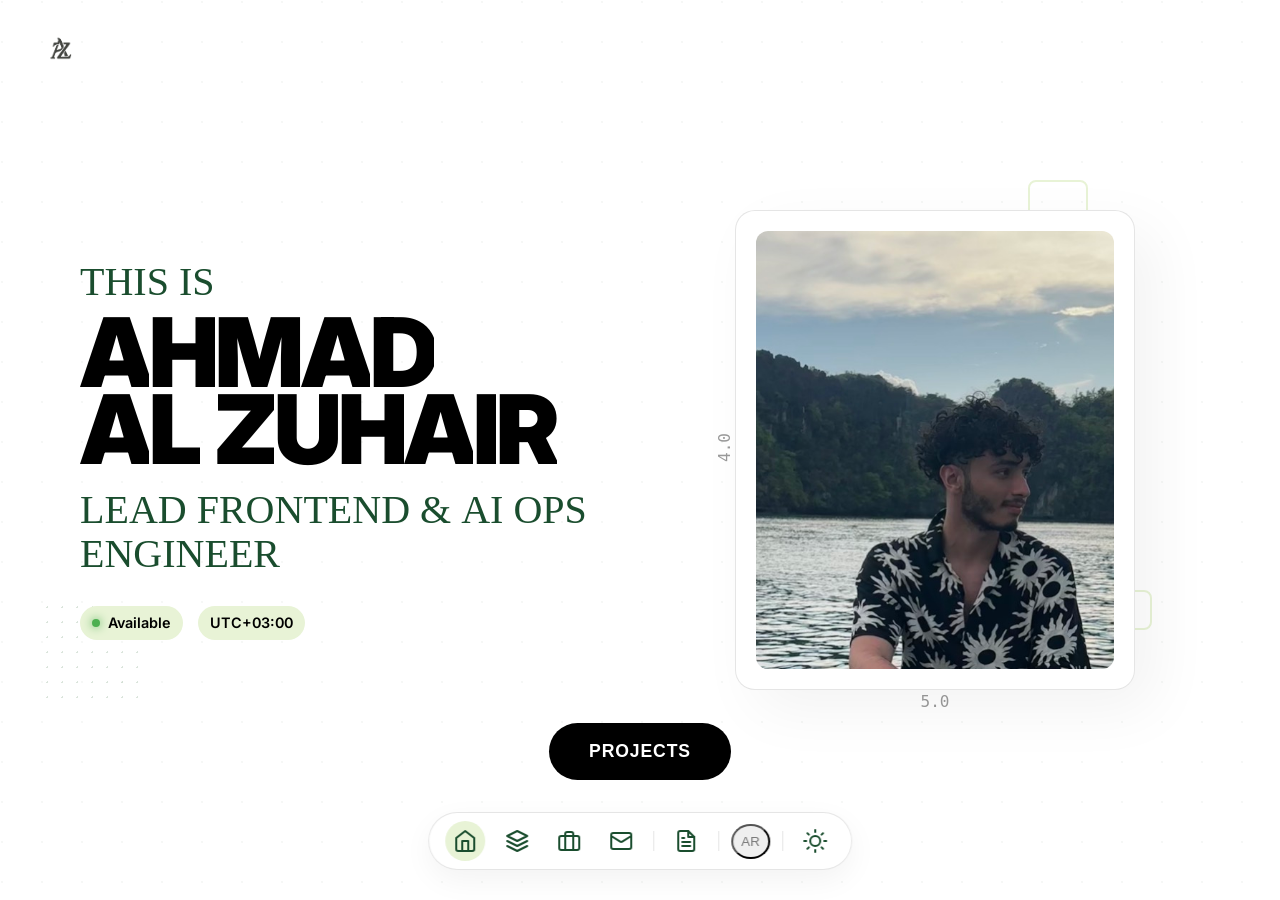
==== commit 7f70f8ed: "feat: add interactive tilt effects to project cards and implement main content transition animations" ====
--- a/index.html
+++ b/index.html
@@ -322,7 +322,7 @@
                 
                 <div class="projects-grid-wrapper">
                     <!-- Hero Project: Taalomy -->
-                    <div class="taalomy-showcase card-gold">
+                    <div class="taalomy-showcase reveal-up tilt-card">
                     <div class="taalomy-info">
                         <div class="project-tag" data-i18n="taalomy-tag">FEATURED WORK</div>
                         <h3 data-i18n="taalomy-name">Taalomy</h3>
@@ -362,7 +362,7 @@
 
                 <!-- Projects Grid -->
                 <div class="projects-secondary-grid">
-                    <div class="project-card card-forest">
+                    <div class="project-card card-forest tilt-card">
                         <div class="card-header">
                             <span class="project-type" data-i18n="p-eco">ECOSYSTEM</span>
                             <h3>Tareekna</h3>
@@ -371,7 +371,7 @@
                         <div class="card-tech">React Native — Nest.js — PostgreSQL</div>
                     </div>
 
-                    <div class="project-card card-earth">
+                    <div class="project-card card-earth tilt-card">
                         <div class="card-header">
                             <span class="project-type" data-i18n="p-tele">TELEMETRY</span>
                             <h3>Mazraty</h3>
@@ -380,7 +380,7 @@
                         <div class="card-tech">IoT Integration — React — Firebase</div>
                     </div>
 
-                    <div class="project-card card-sky">
+                    <div class="project-card card-sky tilt-card">
                         <div class="card-header">
                             <span class="project-type" data-i18n="p-corp">CORPORATE</span>
                             <h3>SFD Official</h3>
@@ -389,7 +389,7 @@
                         <div class="card-tech">React — AI Ops — Tailwind</div>
                     </div>
 
-                    <div class="project-card card-slate">
+                    <div class="project-card card-slate tilt-card">
                         <div class="card-header">
                             <span class="project-type" data-i18n="p-intel">INTELLIGENCE</span>
                             <h3>Mini-Agent Suite</h3>
@@ -417,7 +417,7 @@
                 <div class="contact-grid">
                     <!-- Narrative Side -->
                     <div class="contact-narrative">
-                        <div class="narrative-card card-forest reveal-up">
+                        <div class="narrative-card card-forest reveal-up tilt-card">
                             <div class="card-header">
                                 <span class="project-type">01 — IDENTITY</span>
                                 <h3 data-i18n="c-about-h">About Me</h3>
@@ -425,7 +425,7 @@
                             <p class="card-brief" data-i18n="c-about-p">Lead Frontend Developer &amp; AI Ops Engineer at SFD. I specialize in crafting intuitive interfaces and architecting AI solutions that bridge the gap between complex technology and human experience.</p>
                         </div>
 
-                        <div class="narrative-card card-earth reveal-up" style="transition-delay: 0.1s;">
+                        <div class="narrative-card card-earth reveal-up tilt-card" style="transition-delay: 0.1s;">
                             <div class="card-header">
                                 <span class="project-type">02 — STRATEGY</span>
                                 <h3 data-i18n="c-vision-h">Vision</h3>
@@ -433,7 +433,7 @@
                             <p class="card-brief" data-i18n="c-vision-p">To transform cutting-edge AI into seamless, accessible daily experiences that empower users and redefine digital interaction through advanced UI/UX and intelligent automation.</p>
                         </div>
 
-                        <div class="narrative-card card-sky reveal-up" style="transition-delay: 0.2s;">
+                        <div class="narrative-card card-sky reveal-up tilt-card" style="transition-delay: 0.2s;">
                             <div class="card-header">
                                 <span class="project-type">03 — PURPOSE</span>
                                 <h3 data-i18n="c-mission-h">Mission</h3>
--- a/css/style.css
+++ b/css/style.css
@@ -70,6 +70,29 @@
     transition: background-color 0.5s ease, color 0.5s ease;
 }
 
+#main-content {
+    transition: transform 0.8s cubic-bezier(0.16, 1, 0.3, 1), opacity 0.8s ease, filter 0.8s ease;
+    will-change: transform, opacity, filter;
+    perspective: 1500px;
+}
+
+#main-content.transitioning {
+    transform: scale(0.9) translateZ(-100px);
+    opacity: 0.3;
+    filter: blur(10px);
+    pointer-events: none;
+}
+
+.section {
+    transform-style: preserve-3d;
+}
+
+.tilt-card {
+    transform-style: preserve-3d;
+    transition: transform 0.15s cubic-bezier(0.16, 1, 0.3, 1);
+    will-change: transform;
+}
+
 html[data-theme='dark'] body {
     background-color: #0A0F0B; /* Hardcoded Dark */
     background-image: 
@@ -1446,6 +1469,24 @@
     right: -35px;
 }
 
+/* Arabic Heading Animations (Full Title Reveal) */
+html[lang="ar"] .main-title,
+html[lang="ar"] .section-heading,
+html[lang="ar"] .accent-text {
+    opacity: 0;
+}
+
+html[lang="ar"] .section.animate .main-title,
+html[lang="ar"] .section.animate .section-heading,
+html[lang="ar"] .section.animate .accent-text {
+    animation: fadeUpReveal 1s cubic-bezier(0.16, 1, 0.3, 1) forwards;
+}
+
+@keyframes fadeUpReveal {
+    from { opacity: 0; transform: translateY(30px); }
+    to { opacity: 1; transform: translateY(0); }
+}
+
 html[dir="rtl"] .cv-timeline {
     border-left: none;
     border-right: 1px dashed var(--dot-color);
